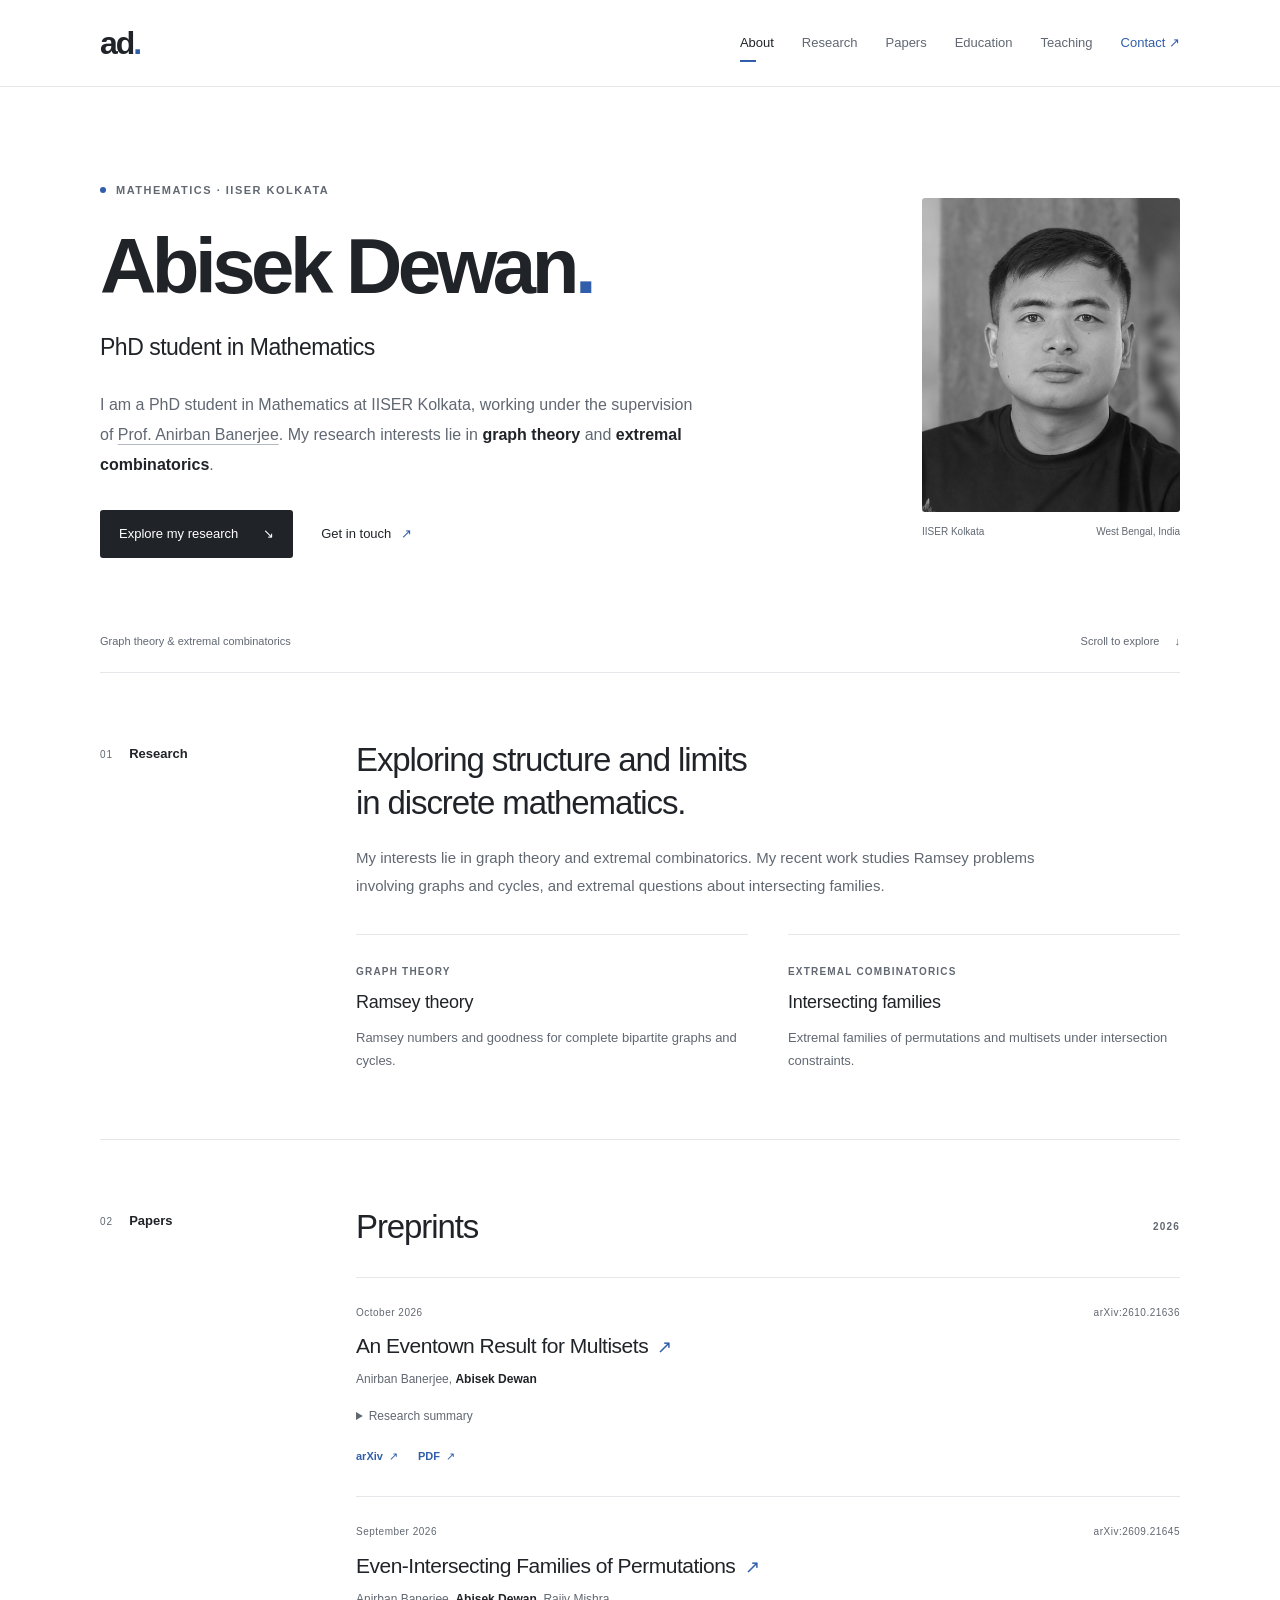
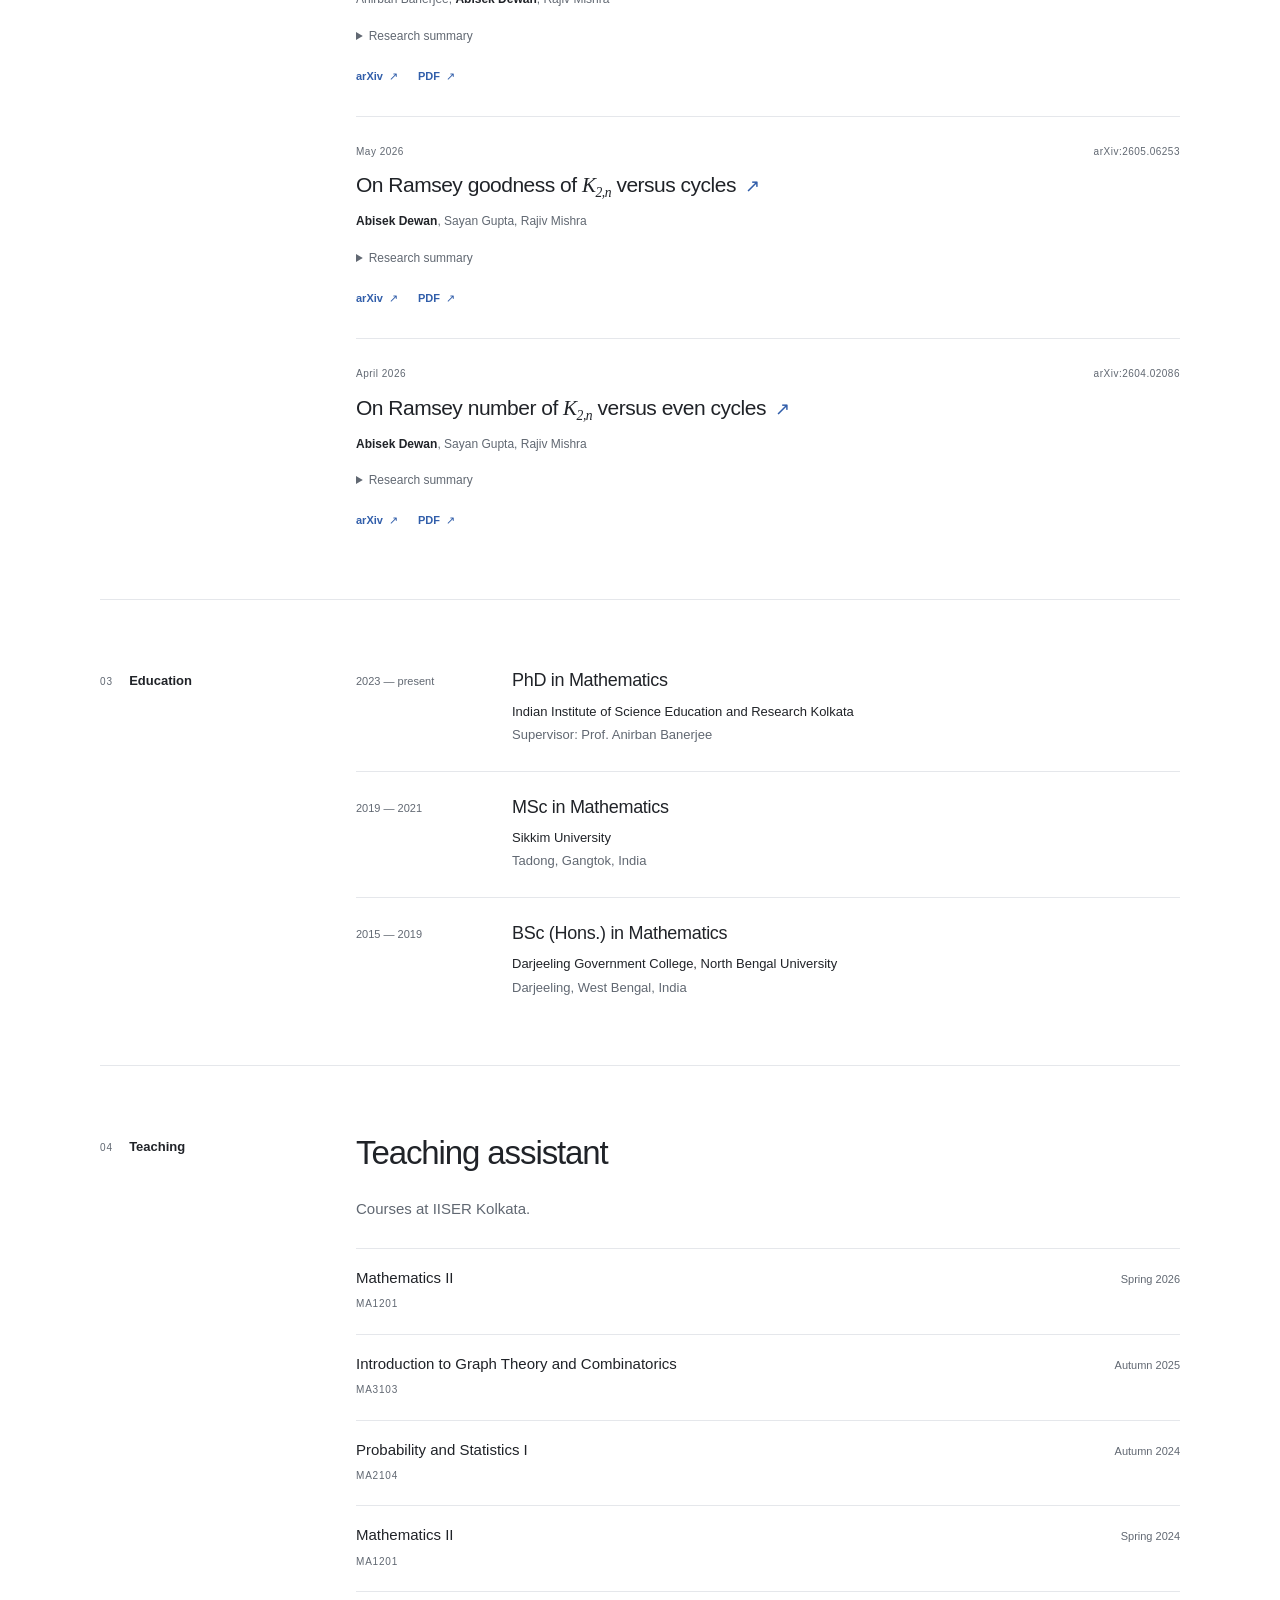
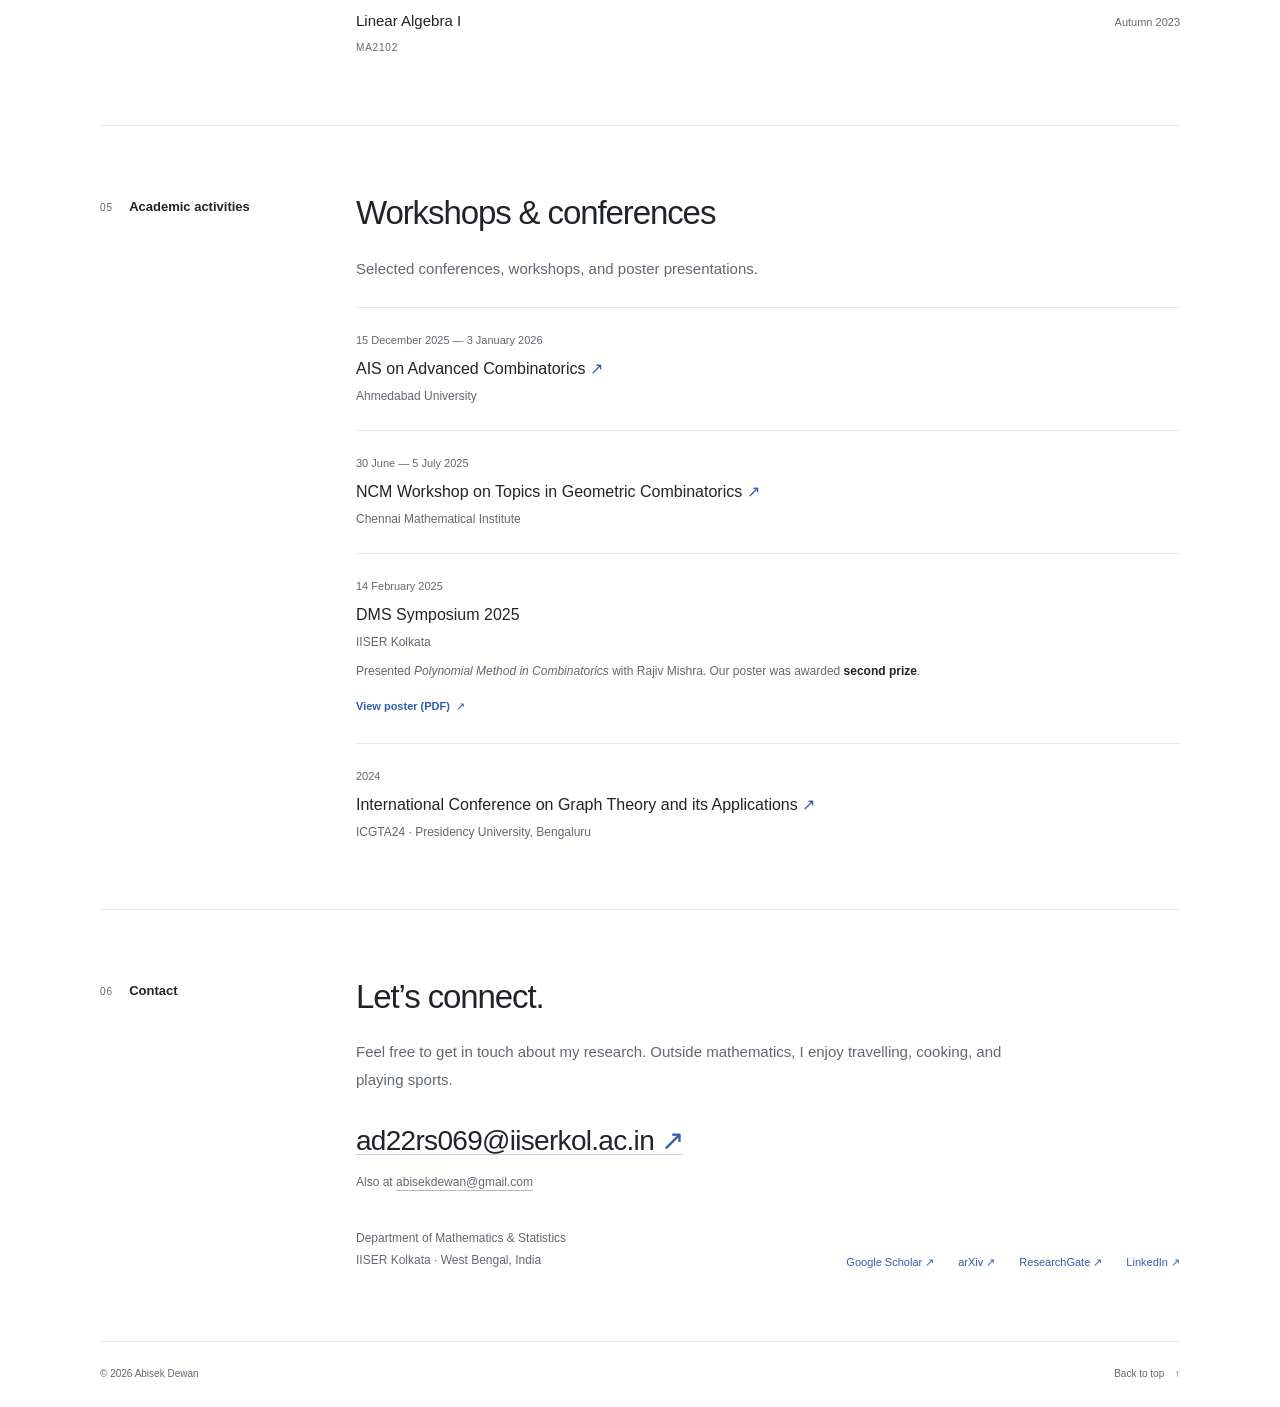
==== index.html @ fbb4eab8 "Add files via upload" ====
<!doctype html>
<html lang="en">
<head>
  <meta charset="utf-8">
  <meta name="viewport" content="width=device-width, initial-scale=1">
  <meta name="description" content="Abisek Dewan is a PhD student in Mathematics at IISER Kolkata, working in graph theory and extremal combinatorics. Research, preprints, teaching, and contact information.">
  <meta name="theme-color" content="#ffffff">
  <meta property="og:type" content="website">
  <meta property="og:title" content="Abisek Dewan · Mathematics">
  <meta property="og:description" content="Graph theory and extremal combinatorics. PhD student in Mathematics at IISER Kolkata.">
  <title>Abisek Dewan · Mathematics</title>
  <link rel="icon" type="image/svg+xml" href="assets/favicon.svg">
  <link rel="stylesheet" href="styles.css">
  <script src="script.js" defer></script>
</head>
<body>
  <a class="skip-link" href="#main">Skip to content</a>
  <header class="site-header">
    <div class="header-inner wrap">
      <a class="wordmark" href="#about" aria-label="Abisek Dewan, home">ad<span aria-hidden="true">.</span></a>
      <button class="menu-toggle" type="button" aria-controls="navigation" aria-expanded="false">Menu <span aria-hidden="true">+</span></button>
      <nav id="navigation" class="navigation" aria-label="Main navigation">
        <a href="#about">About</a>
        <a href="#research">Research</a>
        <a href="#papers">Papers</a>
        <a href="#education">Education</a>
        <a href="#teaching">Teaching</a>
        <a href="#contact">Contact <span aria-hidden="true">↗</span></a>
      </nav>
    </div>
  </header>

  <main id="main" class="wrap">
    <!-- ABOUT: Edit your introduction and portrait here. -->
    <section id="about" class="hero" aria-labelledby="name">
      <div class="hero-copy">
        <p class="eyebrow"><span class="accent-dot" aria-hidden="true"></span> Mathematics · IISER Kolkata</p>
        <h1 id="name">Abisek Dewan<span class="accent">.</span></h1>
        <p class="hero-role">PhD student in Mathematics</p>
        <p class="intro">I am a PhD student in Mathematics at IISER Kolkata, working under the supervision of <a href="https://www.iiserkol.ac.in/~anirban.banerjee/">Prof. Anirban Banerjee</a>. My research interests lie in <strong>graph theory</strong> and <strong>extremal combinatorics</strong>.</p>
        <div class="hero-links">
          <a class="button" href="#papers">Explore my research <span aria-hidden="true">↘</span></a>
          <a class="text-link" href="mailto:ad22rs069@iiserkol.ac.in">Get in touch <span aria-hidden="true">↗</span></a>
        </div>
      </div>
      <figure class="portrait">
        <img src="assets/abisek-dewan.png" alt="Abisek Dewan" width="962" height="1634" fetchpriority="high">
        <figcaption><span>IISER Kolkata</span><span>West Bengal, India</span></figcaption>
      </figure>
      <div class="hero-footnote"><span>Graph theory &amp; extremal combinatorics</span><a href="#research">Scroll to explore <span aria-hidden="true">↓</span></a></div>
    </section>

    <section id="research" class="section section-grid" aria-labelledby="research-title">
      <div class="section-label"><span class="section-number">01</span><h2 id="research-title">Research</h2></div>
      <div class="section-body">
        <p class="section-lead">Exploring structure and limits<br class="desktop-break"> in discrete mathematics.</p>
        <p class="body-copy">My interests lie in graph theory and extremal combinatorics. My recent work studies Ramsey problems involving graphs and cycles, and extremal questions about intersecting families.</p>
        <div class="research-areas">
          <article>
            <span class="small-label">Graph theory</span>
            <h3>Ramsey theory</h3>
            <p>Ramsey numbers and goodness for complete bipartite graphs and cycles.</p>
          </article>
          <article>
            <span class="small-label">Extremal combinatorics</span>
            <h3>Intersecting families</h3>
            <p>Extremal families of permutations and multisets under intersection constraints.</p>
          </article>
        </div>
      </div>
    </section>

    <!-- PAPERS: Duplicate an article to add a preprint. Keep newest work first. -->
    <section id="papers" class="section section-grid" aria-labelledby="papers-title">
      <div class="section-label"><span class="section-number">02</span><h2 id="papers-title">Papers</h2></div>
      <div class="section-body">
        <div class="section-heading"><h3 class="section-lead">Preprints</h3><span class="small-label">2026</span></div>
        <div class="paper-list">
          <article class="paper">
            <div class="paper-meta"><span>October 2026</span><span>arXiv:2610.21636</span></div>
            <h4><a href="https://arxiv.org/abs/2610.21636">An Eventown Result for Multisets <span aria-hidden="true">↗</span></a></h4>
            <p class="authors">Anirban Banerjee, <strong>Abisek Dewan</strong></p>
            <details><summary>Research summary</summary><p>Determines the largest Eventown families of bounded multisets and characterizes their extremal families.</p></details>
            <div class="paper-links"><a href="https://arxiv.org/abs/2610.21636" aria-label="arXiv abstract: An Eventown Result for Multisets">arXiv <span aria-hidden="true">↗</span></a><a href="https://arxiv.org/pdf/2610.21636" aria-label="PDF: An Eventown Result for Multisets">PDF <span aria-hidden="true">↗</span></a></div>
          </article>
          <article class="paper">
            <div class="paper-meta"><span>September 2026</span><span>arXiv:2609.21645</span></div>
            <h4><a href="https://arxiv.org/abs/2609.21645">Even-Intersecting Families of Permutations <span aria-hidden="true">↗</span></a></h4>
            <p class="authors">Anirban Banerjee, <strong>Abisek Dewan</strong>, Rajiv Mishra</p>
            <details><summary>Research summary</summary><p>Studies permutation families whose distinct members agree in an even number of positions, giving new upper and lower bounds.</p></details>
            <div class="paper-links"><a href="https://arxiv.org/abs/2609.21645" aria-label="arXiv abstract: Even-Intersecting Families of Permutations">arXiv <span aria-hidden="true">↗</span></a><a href="https://arxiv.org/pdf/2609.21645" aria-label="PDF: Even-Intersecting Families of Permutations">PDF <span aria-hidden="true">↗</span></a></div>
          </article>
          <article class="paper">
            <div class="paper-meta"><span>May 2026</span><span>arXiv:2605.06253</span></div>
            <h4><a href="https://arxiv.org/abs/2605.06253">On Ramsey goodness of <span class="math">K<sub>2,n</sub></span> versus cycles <span aria-hidden="true">↗</span></a></h4>
            <p class="authors"><strong>Abisek Dewan</strong>, Sayan Gupta, Rajiv Mishra</p>
            <details><summary>Research summary</summary><p>Studies Ramsey goodness involving complete bipartite graphs <span class="math">K<sub>2,n</sub></span> and cycles.</p></details>
            <div class="paper-links"><a href="https://arxiv.org/abs/2605.06253" aria-label="arXiv abstract: On Ramsey goodness of K 2,n versus cycles">arXiv <span aria-hidden="true">↗</span></a><a href="https://arxiv.org/pdf/2605.06253" aria-label="PDF: On Ramsey goodness of K 2,n versus cycles">PDF <span aria-hidden="true">↗</span></a></div>
          </article>
          <article class="paper">
            <div class="paper-meta"><span>April 2026</span><span>arXiv:2604.02086</span></div>
            <h4><a href="https://arxiv.org/abs/2604.02086">On Ramsey number of <span class="math">K<sub>2,n</sub></span> versus even cycles <span aria-hidden="true">↗</span></a></h4>
            <p class="authors"><strong>Abisek Dewan</strong>, Sayan Gupta, Rajiv Mishra</p>
            <details><summary>Research summary</summary><p>Determines exact Ramsey numbers for <span class="math">K<sub>2,n</sub></span> against even cycles in a specified parameter range.</p></details>
            <div class="paper-links"><a href="https://arxiv.org/abs/2604.02086" aria-label="arXiv abstract: On Ramsey number of K 2,n versus even cycles">arXiv <span aria-hidden="true">↗</span></a><a href="https://arxiv.org/pdf/2604.02086" aria-label="PDF: On Ramsey number of K 2,n versus even cycles">PDF <span aria-hidden="true">↗</span></a></div>
          </article>
        </div>
      </div>
    </section>

    <section id="education" class="section section-grid" aria-labelledby="education-title">
      <div class="section-label"><span class="section-number">03</span><h2 id="education-title">Education</h2></div>
      <div class="section-body education-list">
        <article class="education-item"><p class="date">2023 — present</p><div><h3>PhD in Mathematics</h3><p>Indian Institute of Science Education and Research Kolkata</p><p class="muted">Supervisor: Prof. Anirban Banerjee</p></div></article>
        <article class="education-item"><p class="date">2019 — 2021</p><div><h3>MSc in Mathematics</h3><p>Sikkim University</p><p class="muted">Tadong, Gangtok, India</p></div></article>
        <article class="education-item"><p class="date">2015 — 2019</p><div><h3>BSc (Hons.) in Mathematics</h3><p>Darjeeling Government College, North Bengal University</p><p class="muted">Darjeeling, West Bengal, India</p></div></article>
      </div>
    </section>

    <section id="teaching" class="section section-grid" aria-labelledby="teaching-title">
      <div class="section-label"><span class="section-number">04</span><h2 id="teaching-title">Teaching</h2></div>
      <div class="section-body">
        <h3 class="section-lead">Teaching assistant</h3>
        <p class="body-copy">Courses at IISER Kolkata.</p>
        <ul class="course-list">
          <li><div><h4>Mathematics II</h4><span class="course-code">MA1201</span></div><span class="date">Spring 2026</span></li>
          <li><div><h4>Introduction to Graph Theory and Combinatorics</h4><span class="course-code">MA3103</span></div><span class="date">Autumn 2025</span></li>
          <li><div><h4>Probability and Statistics I</h4><span class="course-code">MA2104</span></div><span class="date">Autumn 2024</span></li>
          <li><div><h4>Mathematics II</h4><span class="course-code">MA1201</span></div><span class="date">Spring 2024</span></li>
          <li><div><h4>Linear Algebra I</h4><span class="course-code">MA2102</span></div><span class="date">Autumn 2023</span></li>
        </ul>
      </div>
    </section>

    <section id="activities" class="section section-grid" aria-labelledby="activities-title">
      <div class="section-label"><span class="section-number">05</span><h2 id="activities-title">Academic activities</h2></div>
      <div class="section-body">
        <h3 class="section-lead">Workshops &amp; conferences</h3>
        <p class="body-copy">Selected conferences, workshops, and poster presentations.</p>
        <div class="activities-list">
          <article><p class="date">15 December 2025 — 3 January 2026</p><h4><a href="https://www.atmschools.org/school/2025/AIS/ac">AIS on Advanced Combinatorics <span aria-hidden="true">↗</span></a></h4><p>Ahmedabad University</p></article>
          <article><p class="date">30 June — 5 July 2025</p><h4><a href="https://www.atmschools.org/school/2025/NCMW/tgc">NCM Workshop on Topics in Geometric Combinatorics <span aria-hidden="true">↗</span></a></h4><p>Chennai Mathematical Institute</p></article>
          <article id="dms-symposium-2025">
            <p class="date">14 February 2025</p>
            <h4>DMS Symposium 2025</h4>
            <p>IISER Kolkata</p>
            <p class="activity-description">Presented <em>Polynomial Method in Combinatorics</em> with Rajiv Mishra. Our poster was awarded <strong>second prize</strong>.</p>
            <div class="paper-links"><a href="assets/posters/dms-symposium-2025-poster.pdf" type="application/pdf" aria-label="View poster PDF: Polynomial Method in Combinatorics">View poster (PDF) <span aria-hidden="true">↗</span></a></div>
          </article>
          <article><p class="date">2024</p><h4><a href="https://presidencyuniversity.in/events/three-day-international-conference-on-graph-theory-and-its-applications">International Conference on Graph Theory and its Applications <span aria-hidden="true">↗</span></a></h4><p>ICGTA24 · Presidency University, Bengaluru</p></article>
        </div>
      </div>
    </section>

    <!-- CONTACT: A CV link can be added here when assets/cv.pdf is supplied. -->
    <section id="contact" class="section section-grid contact-section" aria-labelledby="contact-title">
      <div class="section-label"><span class="section-number">06</span><h2 id="contact-title">Contact</h2></div>
      <div class="section-body">
        <p class="section-lead">Let’s connect.</p>
        <p class="body-copy">Feel free to get in touch about my research. Outside mathematics, I enjoy travelling, cooking, and playing sports.</p>
        <a class="contact-email" href="mailto:ad22rs069@iiserkol.ac.in">ad22rs069@iiserkol.ac.in <span aria-hidden="true">↗</span></a>
        <p class="secondary-email">Also at <a href="mailto:abisekdewan@gmail.com">abisekdewan@gmail.com</a></p>
        <div class="contact-bottom">
          <p>Department of Mathematics &amp; Statistics<br>IISER Kolkata · West Bengal, India</p>
          <div class="social-links">
            <a href="https://scholar.google.com/citations?user=yBCrMdMAAAAJ&amp;hl=en">Google Scholar <span aria-hidden="true">↗</span></a>
            <a href="https://arxiv.org/search/math?query=Dewan%2C+A&amp;searchtype=author">arXiv <span aria-hidden="true">↗</span></a>
            <a href="https://www.researchgate.net/profile/Abisek-Dewan">ResearchGate <span aria-hidden="true">↗</span></a>
            <a href="https://www.linkedin.com/in/abisek-dewan-00264940a/">LinkedIn <span aria-hidden="true">↗</span></a>
          </div>
        </div>
      </div>
    </section>
  </main>

  <footer class="site-footer wrap"><p>© <span id="year">2026</span> Abisek Dewan</p><a href="#about">Back to top <span aria-hidden="true">↑</span></a></footer>
</body>
</html>
---- styles.css ----
/* Change these colours to make the design your own. */
:root {
  --background: #ffffff;
  --text: #202328;
  --muted: #616872;
  --accent: #315eaa;
  --line: #e5e7eb;
  --soft: #f4f6f8;
  --font: -apple-system, BlinkMacSystemFont, "Segoe UI", Helvetica, Arial, sans-serif;
}
* { box-sizing: border-box; }
html { scroll-behavior: smooth; scroll-padding-top: 112px; }
body { margin: 0; background: var(--background); color: var(--text); font-family: var(--font); font-size: 16px; line-height: 1.65; -webkit-font-smoothing: antialiased; }
::selection { background: #dfe9fa; color: #172b49; }
a { color: inherit; text-underline-offset: 4px; text-decoration-thickness: 1px; }
a:hover { color: var(--accent); }
a, button, summary { -webkit-tap-highlight-color: transparent; }
:focus-visible { outline: 2px solid var(--accent); outline-offset: 5px; border-radius: 2px; }
button { font: inherit; }
p, h1, h2, h3, h4, figure { margin: 0; }
h1, h2, h3, h4 { line-height: 1.25; }
strong { font-weight: 550; }
img { display: block; max-width: 100%; }
.wrap { width: min(1080px, calc(100% - 96px)); margin-inline: auto; }
.skip-link { position: fixed; z-index: 10; top: 12px; left: 12px; padding: 12px 20px; background: var(--text); color: white; transform: translateY(-160%); }
.skip-link:focus { transform: translateY(0); }
.site-header { position: sticky; top: 0; z-index: 5; background: rgba(255,255,255,.97); border-bottom: 1px solid var(--line); }
.header-inner { display: flex; align-items: center; justify-content: space-between; min-height: 86px; gap: 32px; }
.wordmark { font-size: 32px; line-height: 1; font-weight: 650; letter-spacing: -2px; text-decoration: none; }
.wordmark span, .accent { color: var(--accent); }
.navigation { display: flex; align-items: center; gap: 28px; }
.navigation a { position: relative; padding-block: 15px; font-size: 13px; font-weight: 500; color: var(--muted); text-decoration: none; }
.navigation a:hover, .navigation a[aria-current="location"] { color: var(--text); }
.navigation a[aria-current="location"]::after { content: ""; position: absolute; bottom: 7px; left: 0; width: 16px; height: 2px; background: var(--accent); }
.navigation a:last-child { color: var(--accent); }
.menu-toggle { display: none; }
.hero { padding: 94px 0 0; display: grid; grid-template-columns: minmax(0, 1fr) 258px; gap: 0 80px; align-items: center; }
.eyebrow, .small-label { font-size: 11px; font-weight: 550; text-transform: uppercase; letter-spacing: 1.5px; }
.eyebrow { display: flex; align-items: center; gap: 10px; color: var(--muted); margin-bottom: 25px; }
.accent-dot { width: 6px; height: 6px; background: var(--accent); border-radius: 50%; flex: 0 0 auto; }
h1 { font-size: clamp(52px, 6.1vw, 78px); letter-spacing: -4.5px; font-weight: 550; line-height: 1.08; margin-bottom: 21px; }
.hero-role { font-size: 23px; letter-spacing: -.5px; margin-bottom: 23px; }
.intro { color: var(--muted); max-width: 600px; font-size: 16px; line-height: 1.85; }
.intro strong { color: var(--text); }
.intro a { text-decoration-color: #b5bac2; }
.hero-links { display: flex; flex-wrap: wrap; align-items: center; gap: 28px; margin-top: 31px; }
.button { display: inline-flex; align-items: center; justify-content: space-between; gap: 25px; background: var(--text); color: white; text-decoration: none; padding: 13px 19px; border-radius: 3px; font-size: 13px; font-weight: 500; transition: background .2s; }
.button:hover { color: white; background: var(--accent); }
.text-link { font-size: 13px; font-weight: 500; text-decoration: none; }
.text-link span { margin-left: 6px; color: var(--accent); }
.portrait { align-self: center; }
.portrait img { width: 258px; height: 314px; object-fit: cover; object-position: 50% 15%; border-radius: 3px; filter: grayscale(1); background: var(--soft); }
.portrait figcaption { display: flex; justify-content: space-between; gap: 8px; color: var(--muted); font-size: 10px; margin-top: 12px; }
.hero-footnote { grid-column: 1 / -1; margin-top: 74px; padding-bottom: 22px; display: flex; justify-content: space-between; gap: 15px; color: var(--muted); font-size: 11px; }
.hero-footnote a { text-decoration: none; }
.hero-footnote a span { margin-left: 12px; }
.section { padding-block: 66px; border-top: 1px solid var(--line); }
.section-grid { display: grid; grid-template-columns: 200px minmax(0, 1fr); column-gap: 56px; }
.section-label { display: flex; align-items: baseline; gap: 16px; padding-top: 7px; }
.section-label h2 { font-size: 13px; font-weight: 550; }
.section-number { font-size: 10px; letter-spacing: 1px; color: var(--muted); font-variant-numeric: tabular-nums; }
.section-lead { font-size: 33px; line-height: 1.3; letter-spacing: -1.1px; font-weight: 450; }
.body-copy { max-width: 680px; color: var(--muted); font-size: 15px; line-height: 1.85; margin-top: 20px; }
.research-areas { display: grid; grid-template-columns: 1fr 1fr; gap: 40px; margin-top: 34px; }
.research-areas article { border-top: 1px solid var(--line); padding-top: 22px; }
.small-label { color: var(--muted); font-size: 10px; letter-spacing: 1.2px; }
.research-areas h3 { font-size: 18px; font-weight: 500; margin: 8px 0 12px; letter-spacing: -.3px; }
.research-areas p { color: var(--muted); font-size: 13px; line-height: 1.8; }
.section-heading { display: flex; justify-content: space-between; align-items: center; gap: 16px; }
.paper-list { margin-top: 28px; }
.paper { padding: 27px 0; border-top: 1px solid var(--line); }
.paper:last-child { padding-bottom: 0; }
.paper-meta { display: flex; flex-wrap: wrap; justify-content: space-between; gap: 4px 16px; font-size: 10px; color: var(--muted); letter-spacing: .5px; margin-bottom: 10px; }
.paper h4 { font-size: 21px; font-weight: 500; letter-spacing: -.5px; line-height: 1.45; }
.paper h4 a { text-decoration: none; }
.paper h4 a span[aria-hidden] { color: var(--accent); display: inline-block; font-size: 18px; margin-left: 4px; }
.authors { margin-top: 9px; color: var(--muted); font-size: 12px; }
.authors strong { color: var(--text); }
.math { white-space: nowrap; font-family: Georgia, "Times New Roman", serif; font-style: italic; }
sub { font-size: .65em; }
details { margin-top: 13px; font-size: 12px; }
summary { color: var(--muted); cursor: pointer; width: fit-content; padding-block: 4px; }
summary:hover { color: var(--accent); }
details p { color: var(--muted); margin: 8px 0 14px; max-width: 650px; line-height: 1.8; }
.paper-links { display: flex; gap: 20px; margin-top: 12px; font-size: 11px; font-weight: 550; }
.paper-links a { text-decoration: none; color: var(--accent); padding-block: 4px; }
.paper-links a:hover { text-decoration: underline; }
.paper-links span { margin-left: 3px; }
.education-item { display: grid; grid-template-columns: 140px minmax(0, 1fr); gap: 16px; padding-block: 24px; border-top: 1px solid var(--line); }
.education-item:first-child { border: 0; padding-top: 3px; }
.education-item:last-child { padding-bottom: 0; }
.education-item h3 { font-size: 18px; font-weight: 500; letter-spacing: -.3px; margin-bottom: 8px; }
.education-item p:not(.date) { font-size: 13px; line-height: 1.8; }
.muted { color: var(--muted); }
.date { color: var(--muted); font-size: 11px; font-variant-numeric: tabular-nums; }
.education-item > .date { padding-top: 3px; }
.course-list { list-style: none; margin: 25px 0 0; padding: 0; }
.course-list li { display: flex; align-items: baseline; justify-content: space-between; gap: 24px; padding-block: 18px; border-top: 1px solid var(--line); }
.course-list li:last-child { padding-bottom: 0; }
.course-list h4 { font-size: 15px; font-weight: 500; line-height: 1.5; }
.course-code { font-size: 10px; color: var(--muted); letter-spacing: .8px; }
.course-list .date { white-space: nowrap; }
.activities-list { margin-top: 24px; }
.activities-list article { padding-block: 23px; border-top: 1px solid var(--line); }
.activities-list article:last-child { padding-bottom: 0; }
.activities-list h4 { font-size: 16px; font-weight: 500; line-height: 1.5; margin: 8px 0 6px; }
.activities-list h4 a { text-decoration: none; }
.activities-list h4 span { color: var(--accent); }
.activities-list p:not(.date) { font-size: 12px; color: var(--muted); }
.activity-description { margin-top: 9px; }
.activity-description strong { color: var(--text); }
.contact-section { padding-bottom: 70px; }
.contact-email { display: inline-block; font-size: clamp(18px, 2.5vw, 28px); line-height: 1.4; letter-spacing: -.7px; margin-top: 27px; text-decoration-color: #c2d0e6; overflow-wrap: anywhere; }
.contact-email span { color: var(--accent); }
.secondary-email { font-size: 12px; color: var(--muted); margin-top: 13px; }
.secondary-email a { text-decoration-color: #b5bac2; }
.contact-bottom { display: flex; justify-content: space-between; align-items: end; gap: 24px; margin-top: 34px; }
.contact-bottom p { font-size: 12px; color: var(--muted); line-height: 1.85; }
.social-links { display: flex; flex-wrap: wrap; gap: 10px 24px; font-size: 11px; }
.social-links a { text-decoration: none; color: var(--accent); }
.site-footer { display: flex; justify-content: space-between; gap: 20px; border-top: 1px solid var(--line); padding-block: 24px; color: var(--muted); font-size: 10px; }
.site-footer a { text-decoration: none; }
.site-footer a span { margin-left: 8px; }
@media (min-width: 1440px) {
  .hero { padding-top: 110px; }
}
@media (max-width: 1000px) {
  .wrap { width: calc(100% - 64px); }
  .hero { gap: 0 40px; grid-template-columns: minmax(0, 1fr) 220px; padding-top: 64px; }
  .portrait img { width: 220px; height: 285px; }
  .portrait figcaption { flex-direction: column; gap: 0; }
  h1 { font-size: 60px; letter-spacing: -3px; }
  .hero-role { font-size: 20px; }
  .intro { font-size: 15px; }
  .section-grid { grid-template-columns: 155px minmax(0, 1fr); column-gap: 32px; }
  .navigation { gap: 20px; }
  .contact-bottom { align-items: start; flex-direction: column; }
}
@media (max-width: 720px) {
  html { scroll-padding-top: 90px; }
  .wrap { width: calc(100% - 40px); }
  .header-inner { min-height: 72px; flex-wrap: wrap; gap: 0; }
  .wordmark { font-size: 29px; }
  .navigation { width: 100%; flex-wrap: wrap; gap: 0 24px; padding-bottom: 12px; }
  .navigation a { font-size: 13px; padding-block: 11px; }
  .js .menu-toggle { display: flex; align-items: center; gap: 15px; cursor: pointer; border: 0; background: none; color: var(--text); padding: 15px 0 15px 20px; font-size: 13px; }
  .js .menu-toggle span { color: var(--accent); font-size: 20px; line-height: 1; }
  .js .navigation { display: none; }
  .js .navigation.is-open { display: flex; }
  .hero { grid-template-columns: 1fr; padding-top: 49px; gap: 0; }
  .hero-copy { grid-row: 1; }
  .eyebrow { font-size: 9px; letter-spacing: 1.3px; margin-bottom: 23px; }
  h1 { font-size: clamp(44px, 10.6vw, 66px); letter-spacing: -2.7px; margin-bottom: 15px; }
  .hero-role { font-size: 20px; margin-bottom: 20px; }
  .intro { max-width: 560px; font-size: 15px; }
  .hero-links { gap: 24px; margin-top: 25px; }
  .portrait { margin-top: 35px; display: flex; align-items: end; gap: 20px; }
  .portrait img { width: 120px; height: 144px; }
  .portrait figcaption { font-size: 11px; line-height: 1.8; margin-bottom: 2px; }
  .hero-footnote { margin-top: 37px; font-size: 10px; align-items: baseline; }
  .hero-footnote > span { max-width: 180px; }
  .hero-footnote a { white-space: nowrap; }
  .hero-footnote a span { margin-left: 4px; }
  .section { padding-block: 43px; }
  .section-grid { grid-template-columns: 1fr; gap: 27px; }
  .section-label { padding: 0; gap: 12px; }
  .section-label h2 { font-size: 12px; }
  .section-lead { font-size: 28px; letter-spacing: -.8px; }
  .body-copy { font-size: 14px; margin-top: 17px; }
  .research-areas { gap: 25px; }
  .research-areas h3 { font-size: 17px; }
  .paper h4 { font-size: 20px; }
  .paper-meta { font-size: 10px; }
  .education-item { grid-template-columns: 1fr; gap: 9px; padding-block: 22px; }
  .education-item h3 { font-size: 17px; }
  .course-list li { gap: 15px; }
  .course-list h4 { font-size: 14px; }
  .course-list .date { font-size: 10px; }
  .contact-email { font-size: clamp(19px, 5.4vw, 28px); letter-spacing: -.6px; }
}
@media (max-width: 380px) {
  .research-areas { grid-template-columns: 1fr; }
  .hero-links { gap: 20px; }
  .button { padding-inline: 15px; gap: 15px; }
  .course-list li { flex-direction: column; gap: 4px; }
}
@media (prefers-reduced-motion: reduce) {
  html { scroll-behavior: auto; }
  *, *::before, *::after { transition: none !important; }
}
@media print {
  .site-header, .skip-link, .hero-links, .hero-footnote, .site-footer { display: none; }
  .wrap { width: 100%; }
  .hero { padding-top: 0; grid-template-columns: 1fr 140px; gap: 25px; }
  .portrait img { width: 140px; height: 170px; }
  h1 { font-size: 42px; }
  .section { padding-block: 25px; }
  .section-grid { grid-template-columns: 130px minmax(0, 1fr); gap: 20px; }
  .paper, .education-item, .course-list li, .activities-list article { break-inside: avoid; }
  .section-lead { font-size: 24px; }
  a { color: inherit; text-decoration: none; }
}
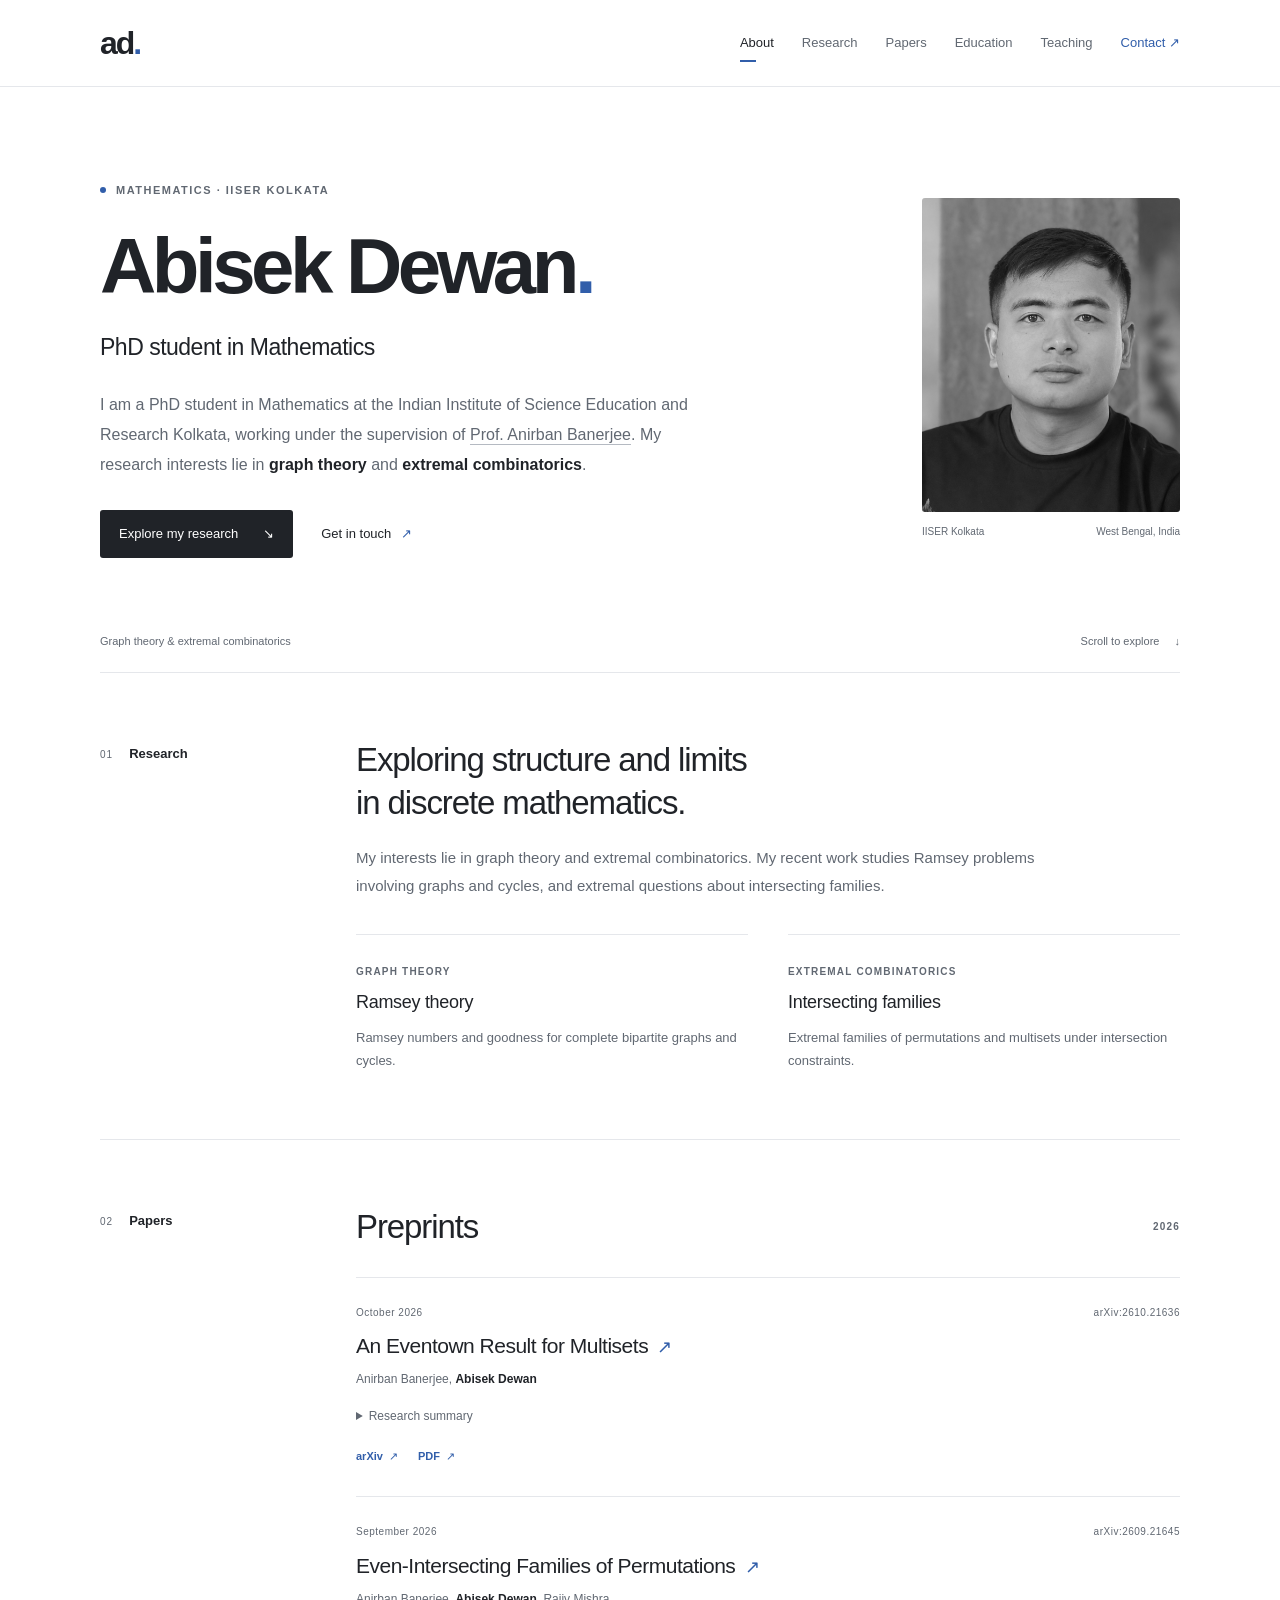
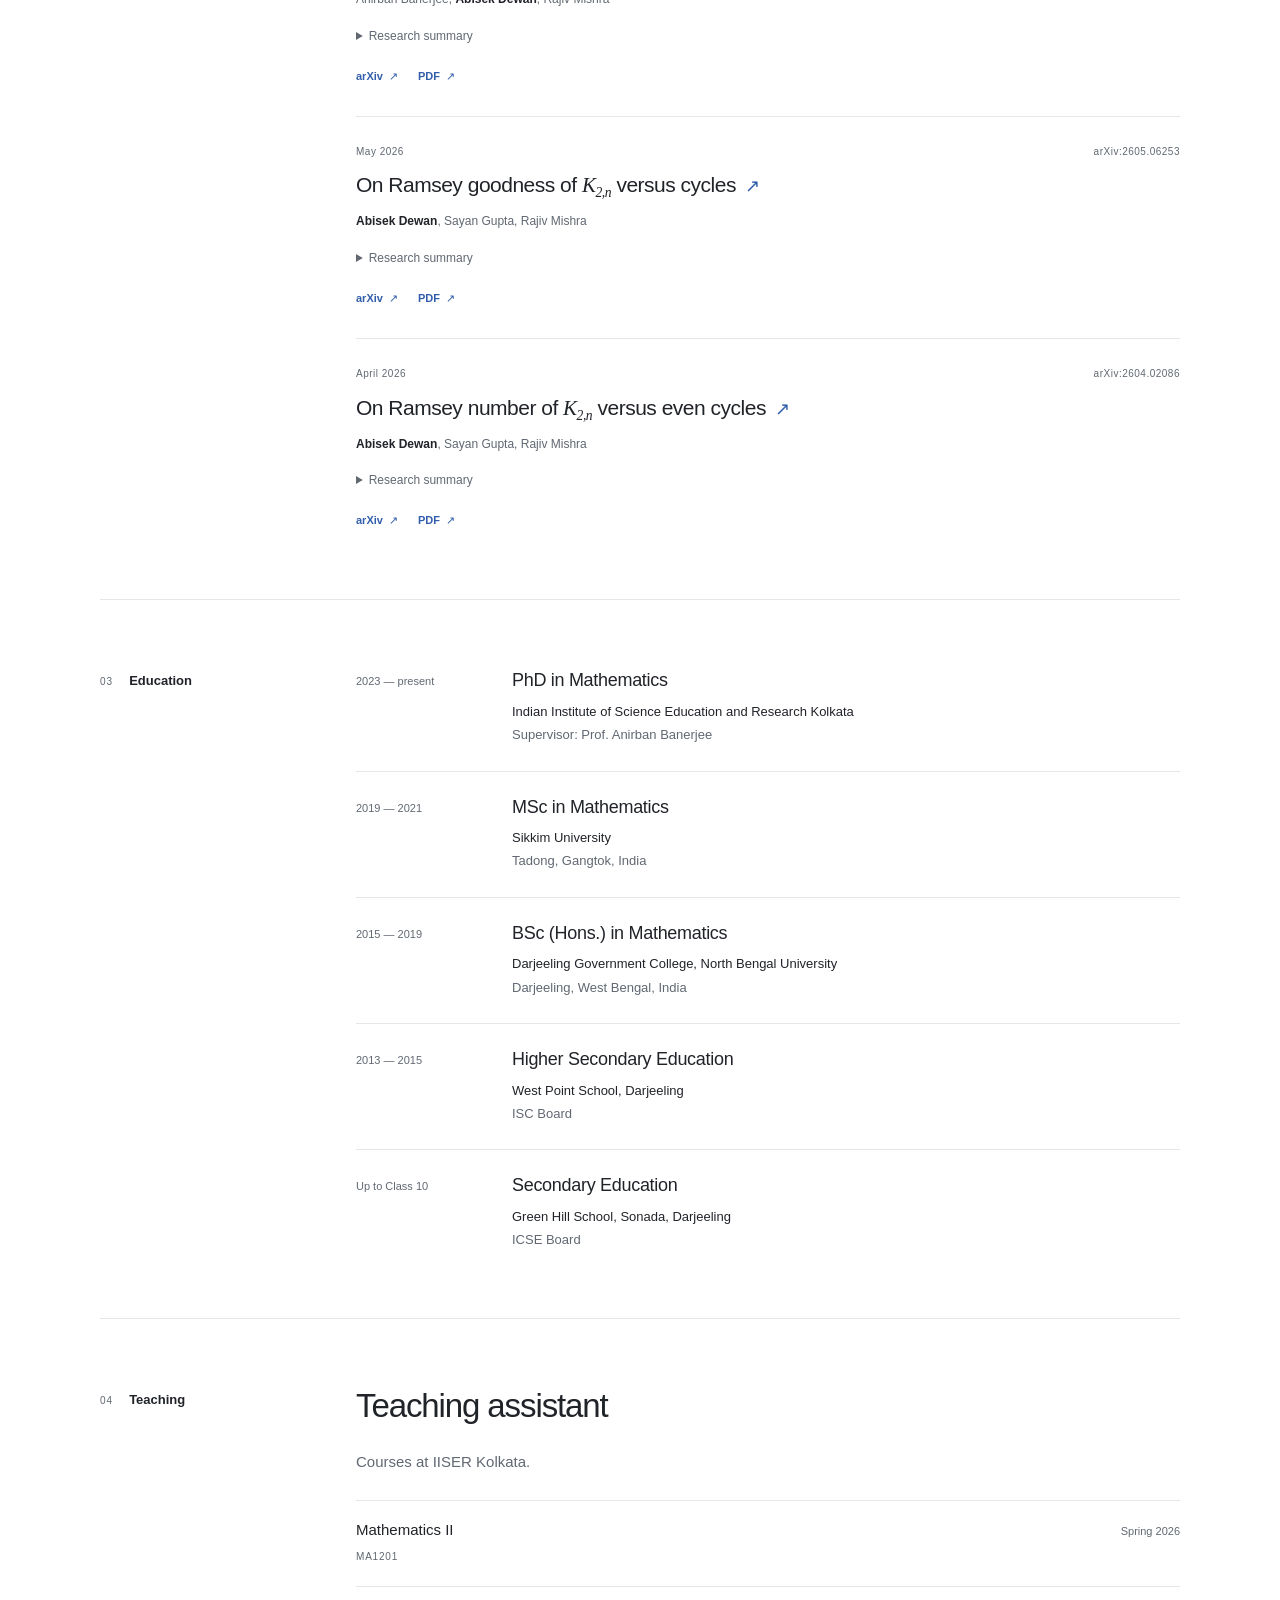
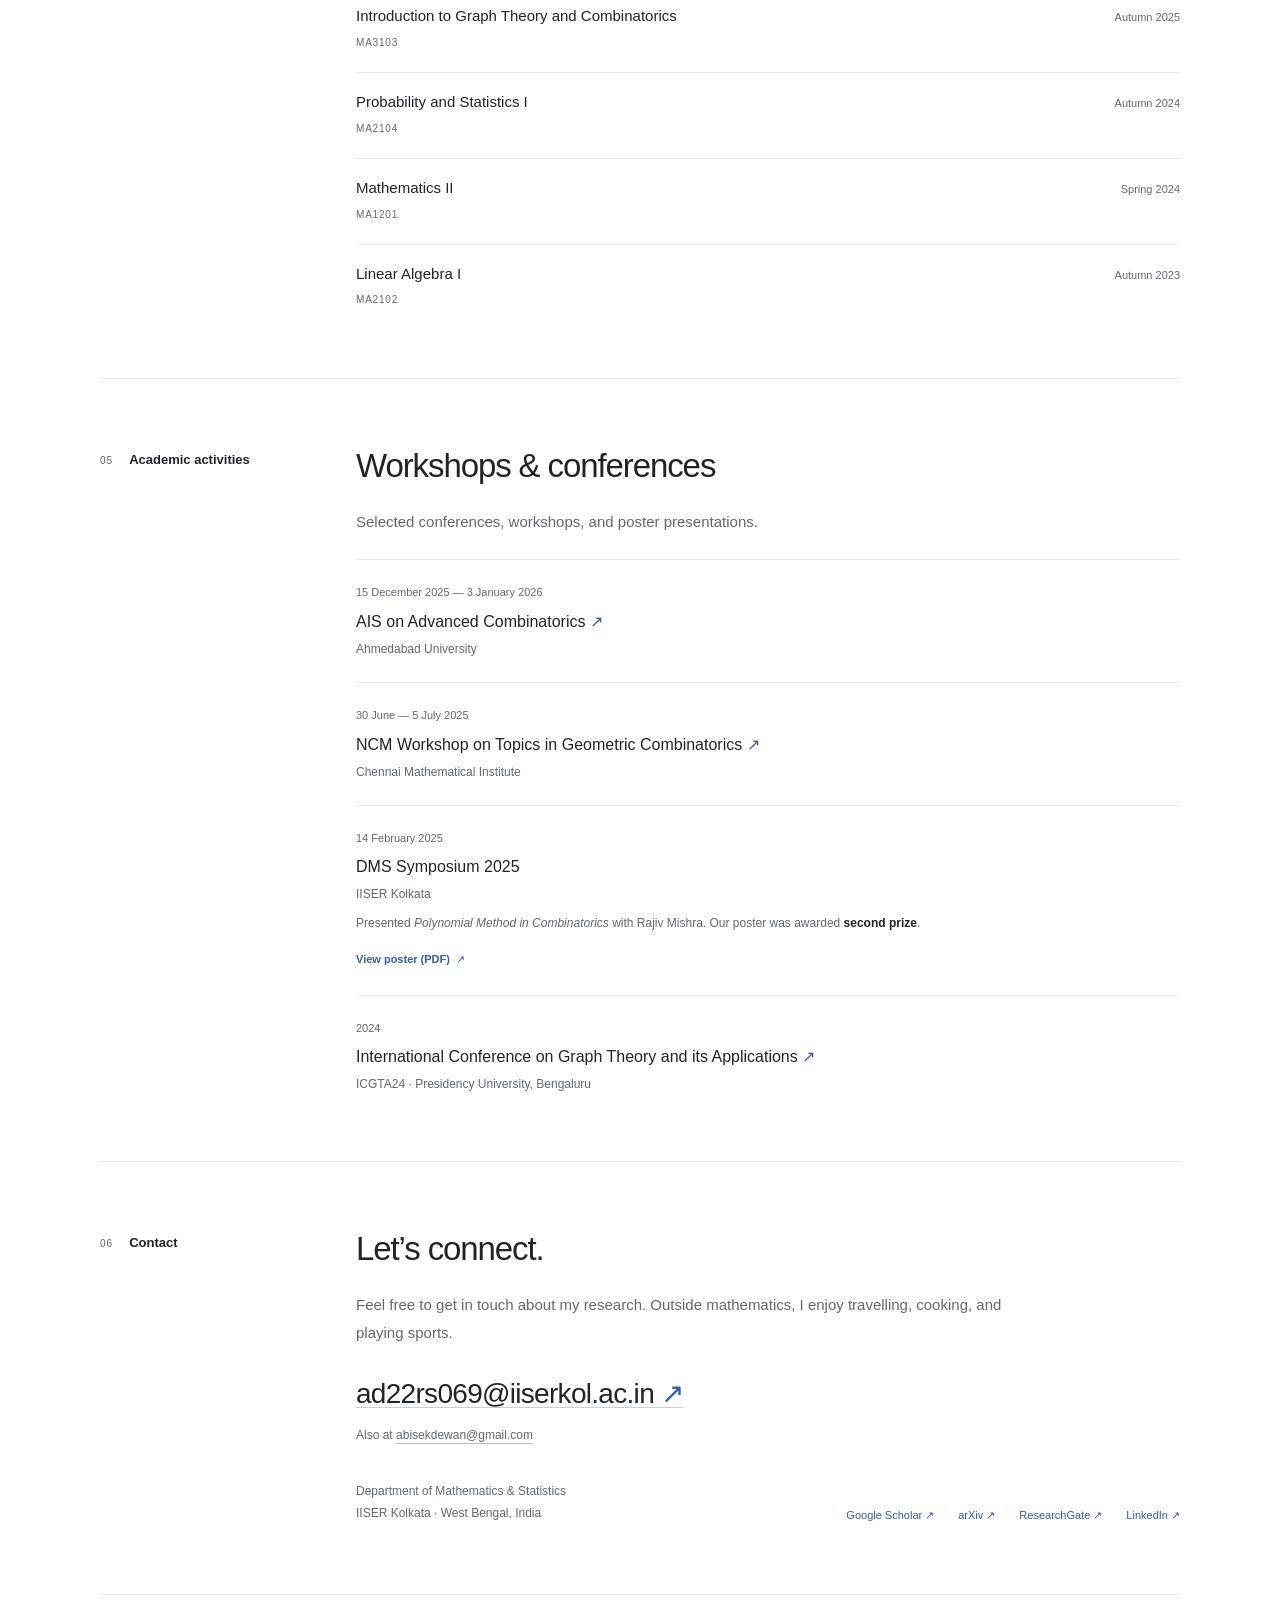
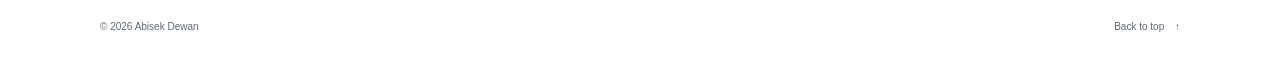
==== commit 49ee47cb: "Add files via upload" ====
--- a/index.html
+++ b/index.html
@@ -37,7 +37,7 @@
         <p class="eyebrow"><span class="accent-dot" aria-hidden="true"></span> Mathematics · IISER Kolkata</p>
         <h1 id="name">Abisek Dewan<span class="accent">.</span></h1>
         <p class="hero-role">PhD student in Mathematics</p>
-        <p class="intro">I am a PhD student in Mathematics at IISER Kolkata, working under the supervision of <a href="https://www.iiserkol.ac.in/~anirban.banerjee/">Prof. Anirban Banerjee</a>. My research interests lie in <strong>graph theory</strong> and <strong>extremal combinatorics</strong>.</p>
+        <p class="intro">I am a PhD student in Mathematics at the Indian Institute of Science Education and Research Kolkata, working under the supervision of <a href="https://www.iiserkol.ac.in/~anirban.banerjee/">Prof. Anirban Banerjee</a>. My research interests lie in <strong>graph theory</strong> and <strong>extremal combinatorics</strong>.</p>
         <div class="hero-links">
           <a class="button" href="#papers">Explore my research <span aria-hidden="true">↘</span></a>
           <a class="text-link" href="mailto:ad22rs069@iiserkol.ac.in">Get in touch <span aria-hidden="true">↗</span></a>
@@ -114,6 +114,8 @@
         <article class="education-item"><p class="date">2023 — present</p><div><h3>PhD in Mathematics</h3><p>Indian Institute of Science Education and Research Kolkata</p><p class="muted">Supervisor: Prof. Anirban Banerjee</p></div></article>
         <article class="education-item"><p class="date">2019 — 2021</p><div><h3>MSc in Mathematics</h3><p>Sikkim University</p><p class="muted">Tadong, Gangtok, India</p></div></article>
         <article class="education-item"><p class="date">2015 — 2019</p><div><h3>BSc (Hons.) in Mathematics</h3><p>Darjeeling Government College, North Bengal University</p><p class="muted">Darjeeling, West Bengal, India</p></div></article>
+        <article class="education-item"><p class="date">2013 — 2015</p><div><h3>Higher Secondary Education</h3><p>West Point School, Darjeeling</p><p class="muted">ISC Board</p></div></article>
+        <article class="education-item"><p class="date">Up to Class 10</p><div><h3>Secondary Education</h3><p>Green Hill School, Sonada, Darjeeling</p><p class="muted">ICSE Board</p></div></article>
       </div>
     </section>
 
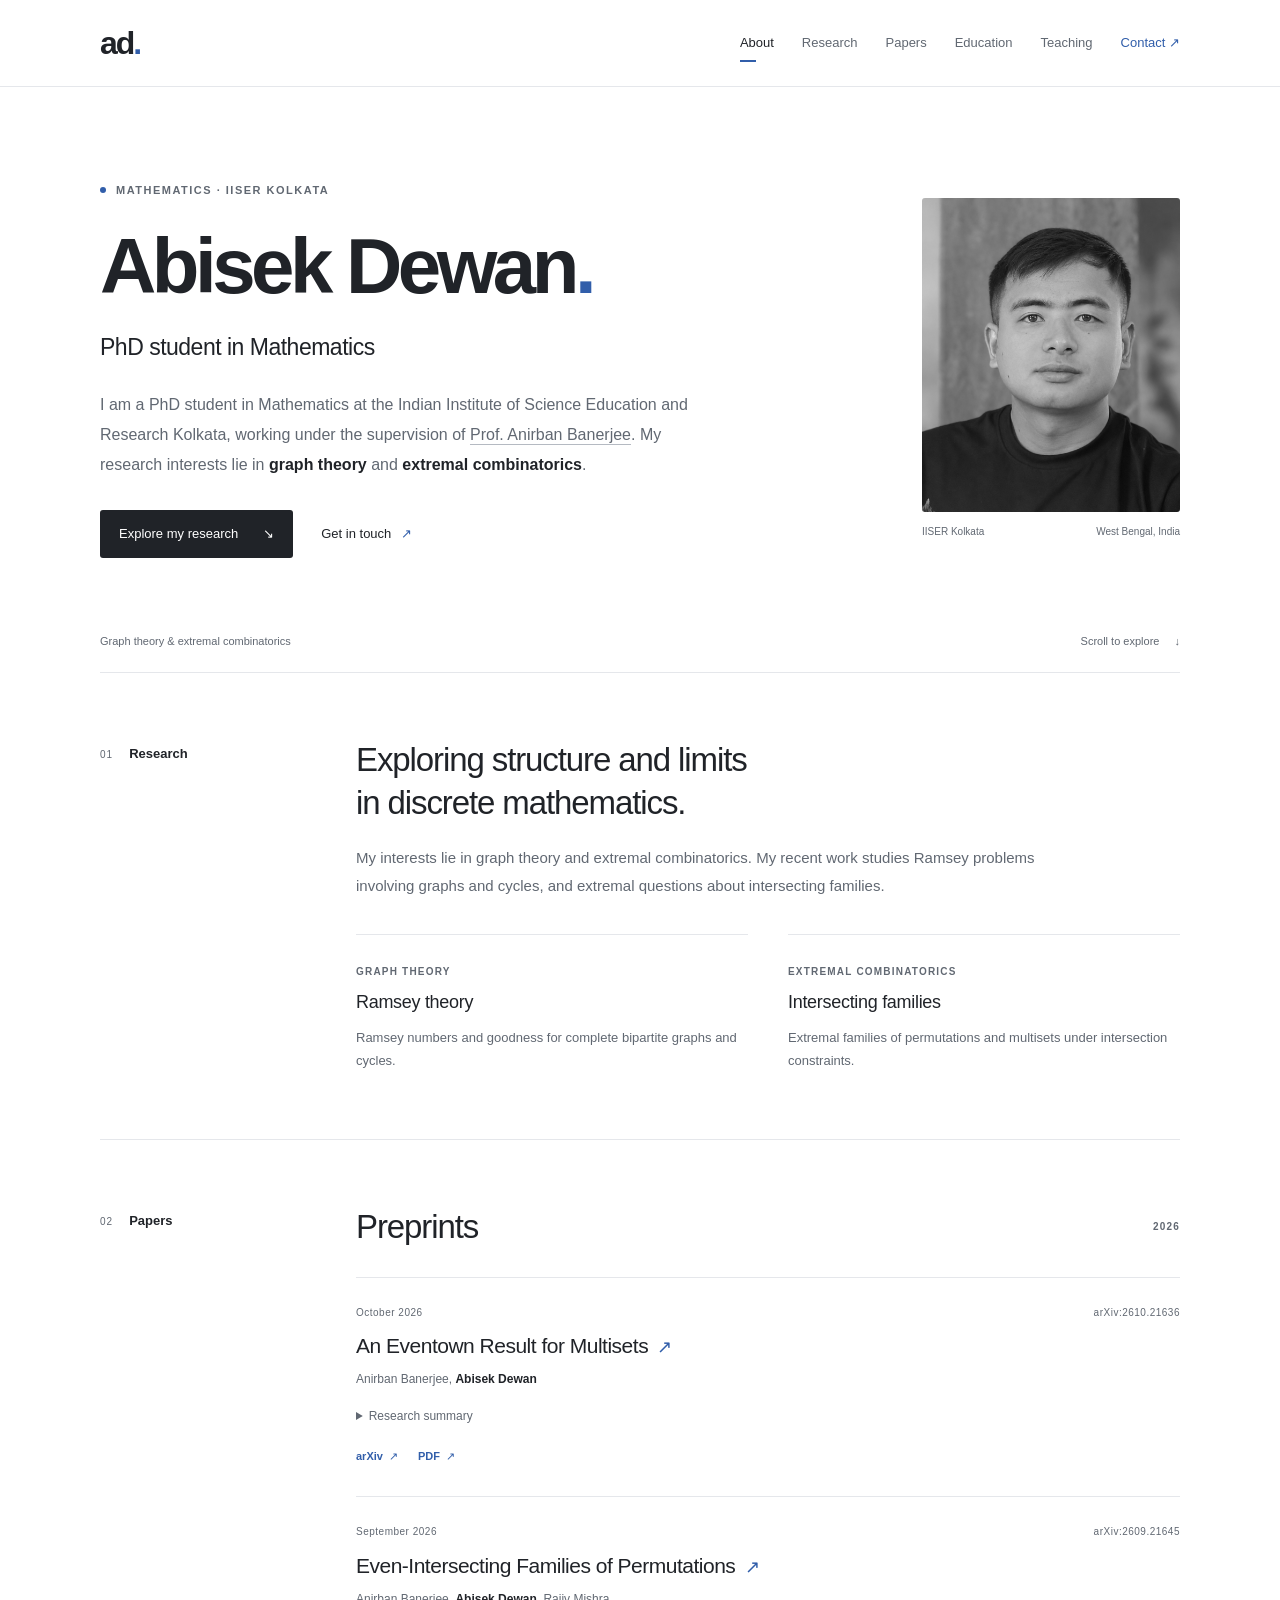
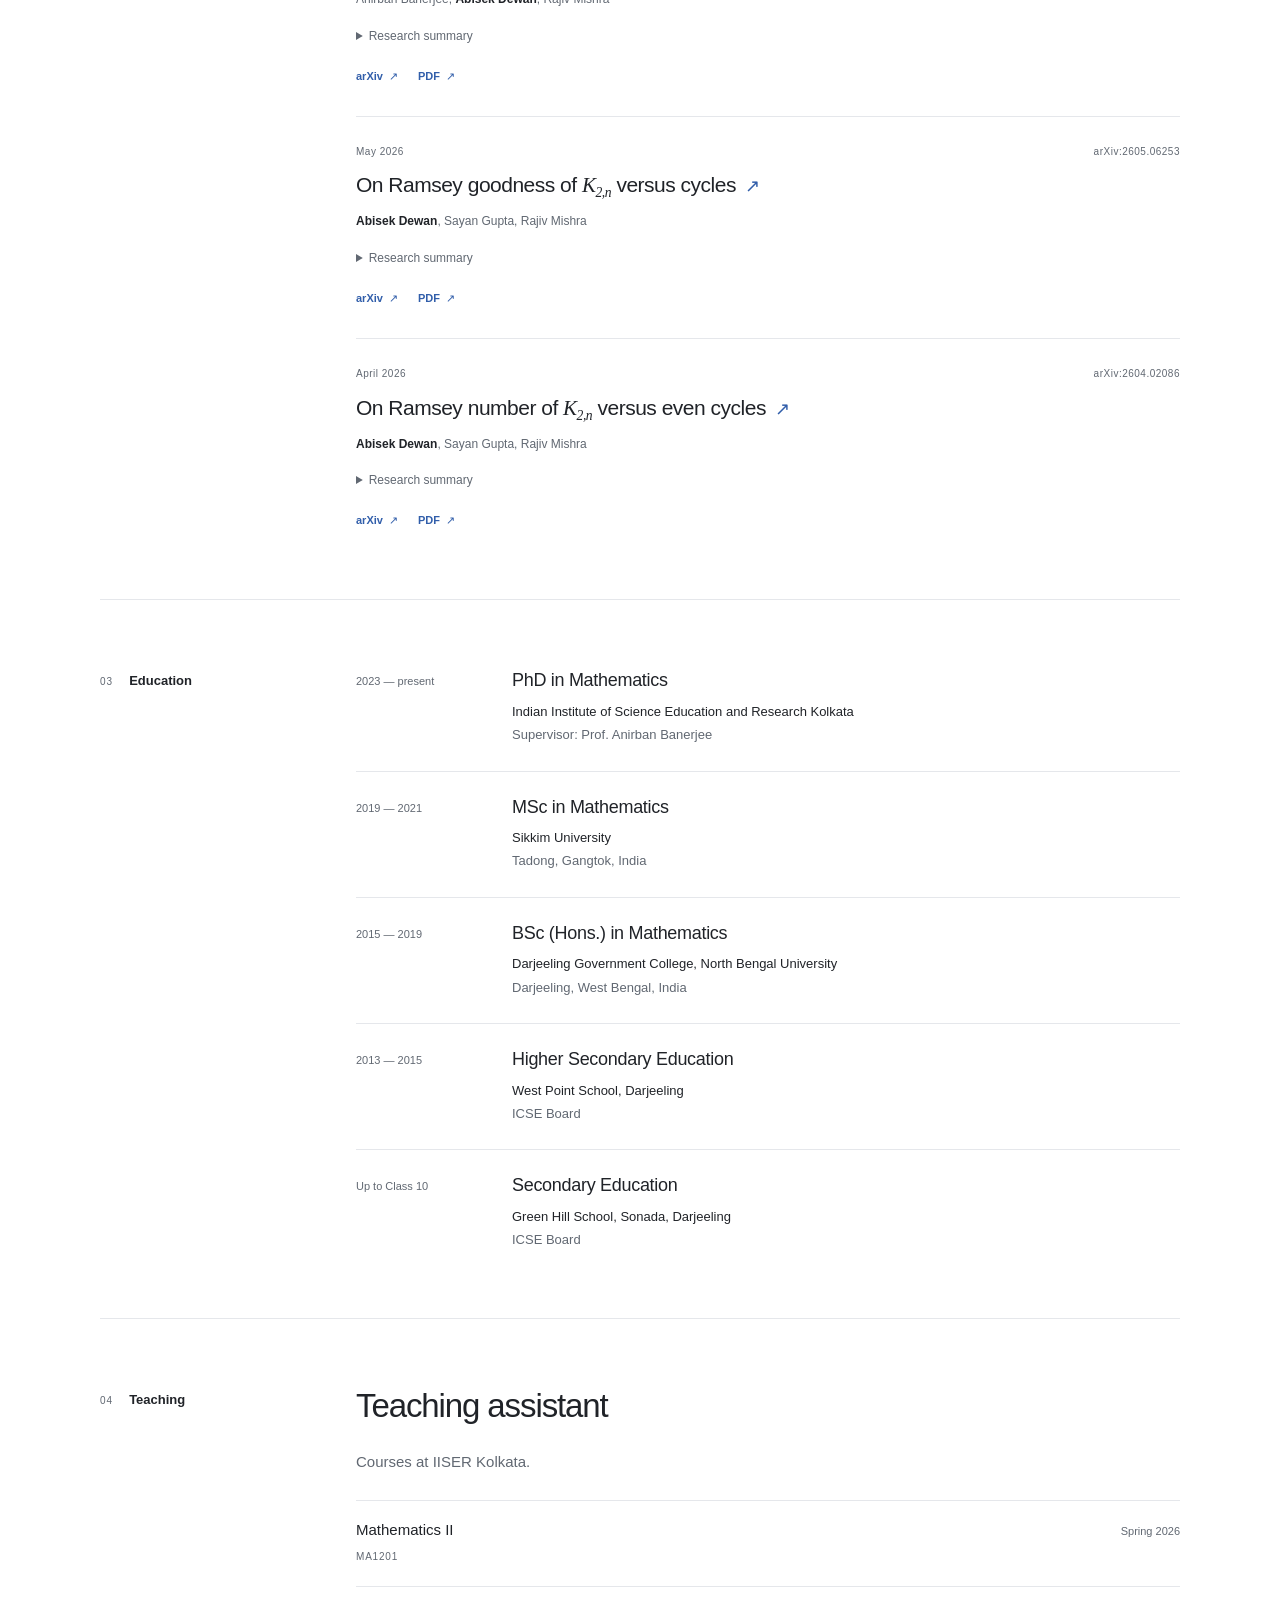
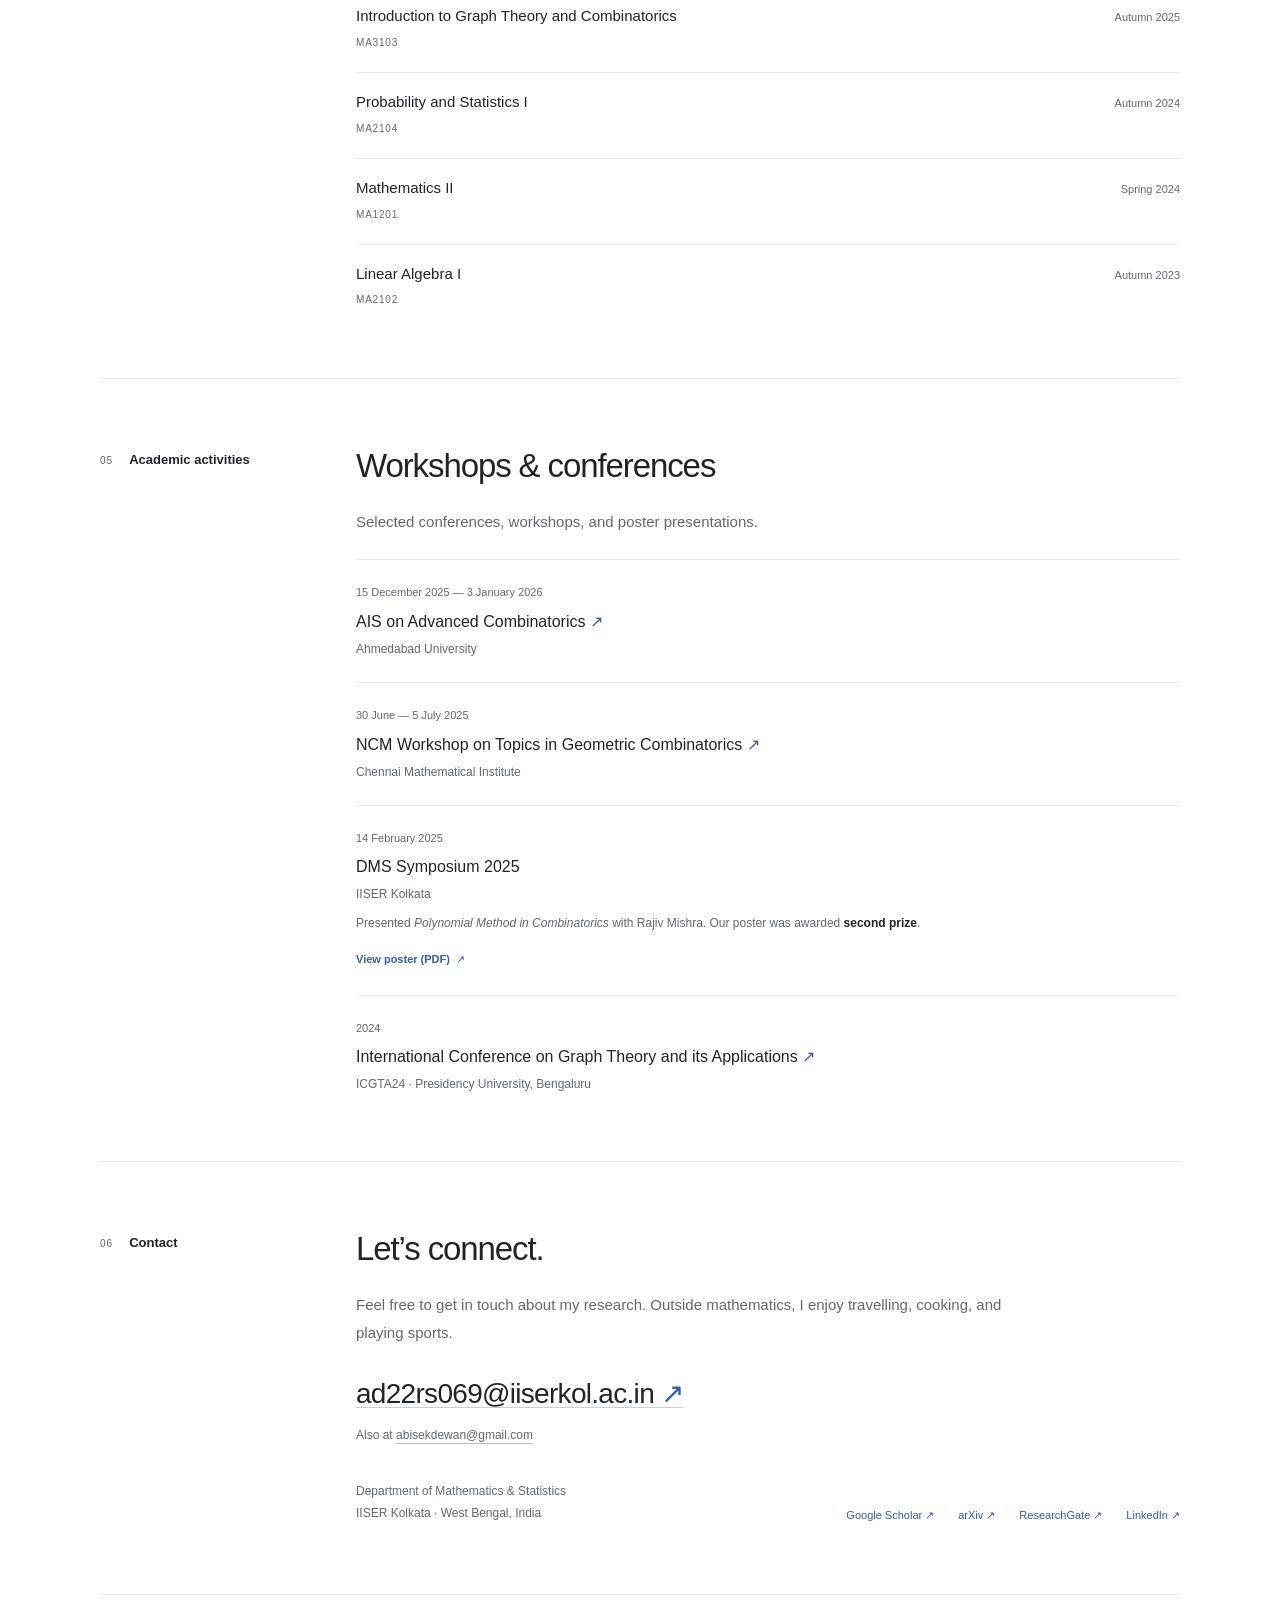
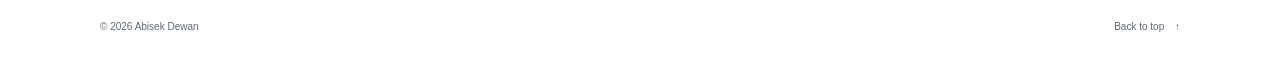
==== commit aaf2e73e: "Add files via upload" ====
--- a/index.html
+++ b/index.html
@@ -114,7 +114,7 @@
         <article class="education-item"><p class="date">2023 — present</p><div><h3>PhD in Mathematics</h3><p>Indian Institute of Science Education and Research Kolkata</p><p class="muted">Supervisor: Prof. Anirban Banerjee</p></div></article>
         <article class="education-item"><p class="date">2019 — 2021</p><div><h3>MSc in Mathematics</h3><p>Sikkim University</p><p class="muted">Tadong, Gangtok, India</p></div></article>
         <article class="education-item"><p class="date">2015 — 2019</p><div><h3>BSc (Hons.) in Mathematics</h3><p>Darjeeling Government College, North Bengal University</p><p class="muted">Darjeeling, West Bengal, India</p></div></article>
-        <article class="education-item"><p class="date">2013 — 2015</p><div><h3>Higher Secondary Education</h3><p>West Point School, Darjeeling</p><p class="muted">ISC Board</p></div></article>
+        <article class="education-item"><p class="date">2013 — 2015</p><div><h3>Higher Secondary Education</h3><p>West Point School, Darjeeling</p><p class="muted">ICSE Board</p></div></article>
         <article class="education-item"><p class="date">Up to Class 10</p><div><h3>Secondary Education</h3><p>Green Hill School, Sonada, Darjeeling</p><p class="muted">ICSE Board</p></div></article>
       </div>
     </section>
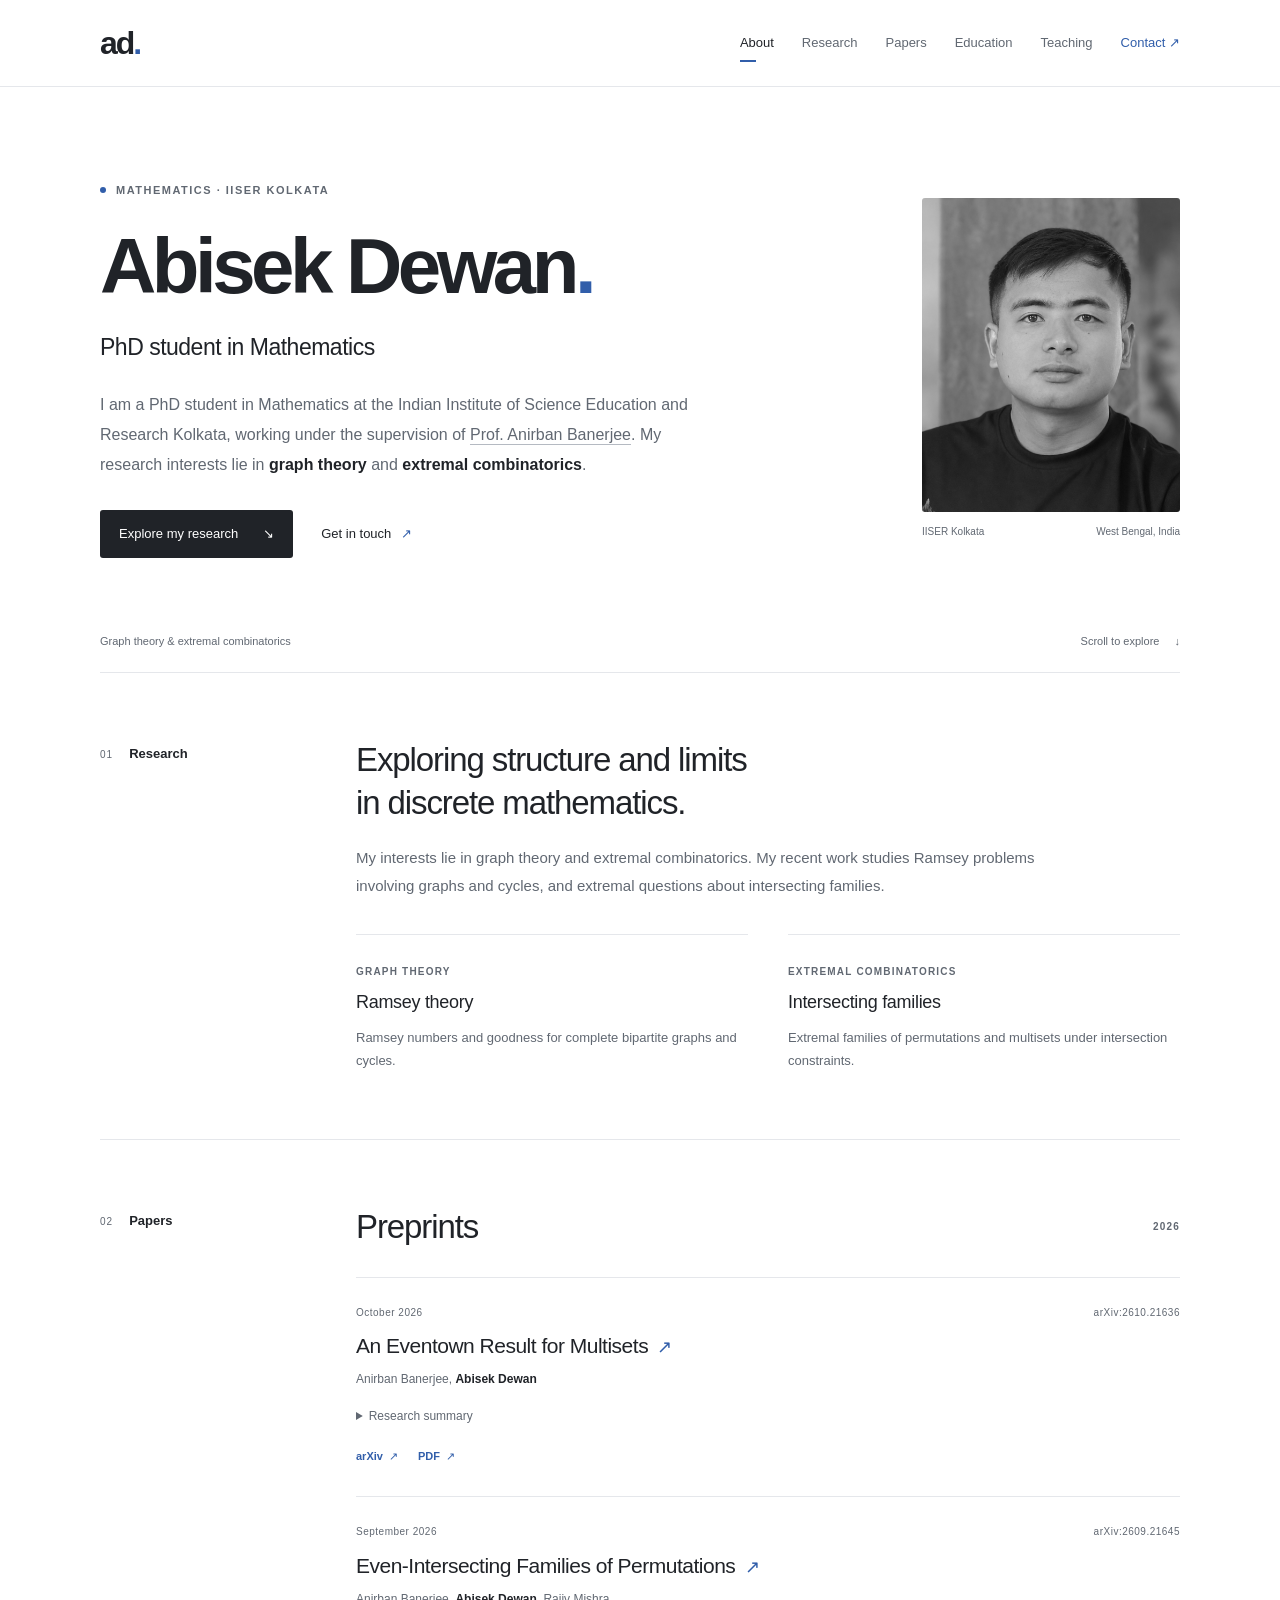
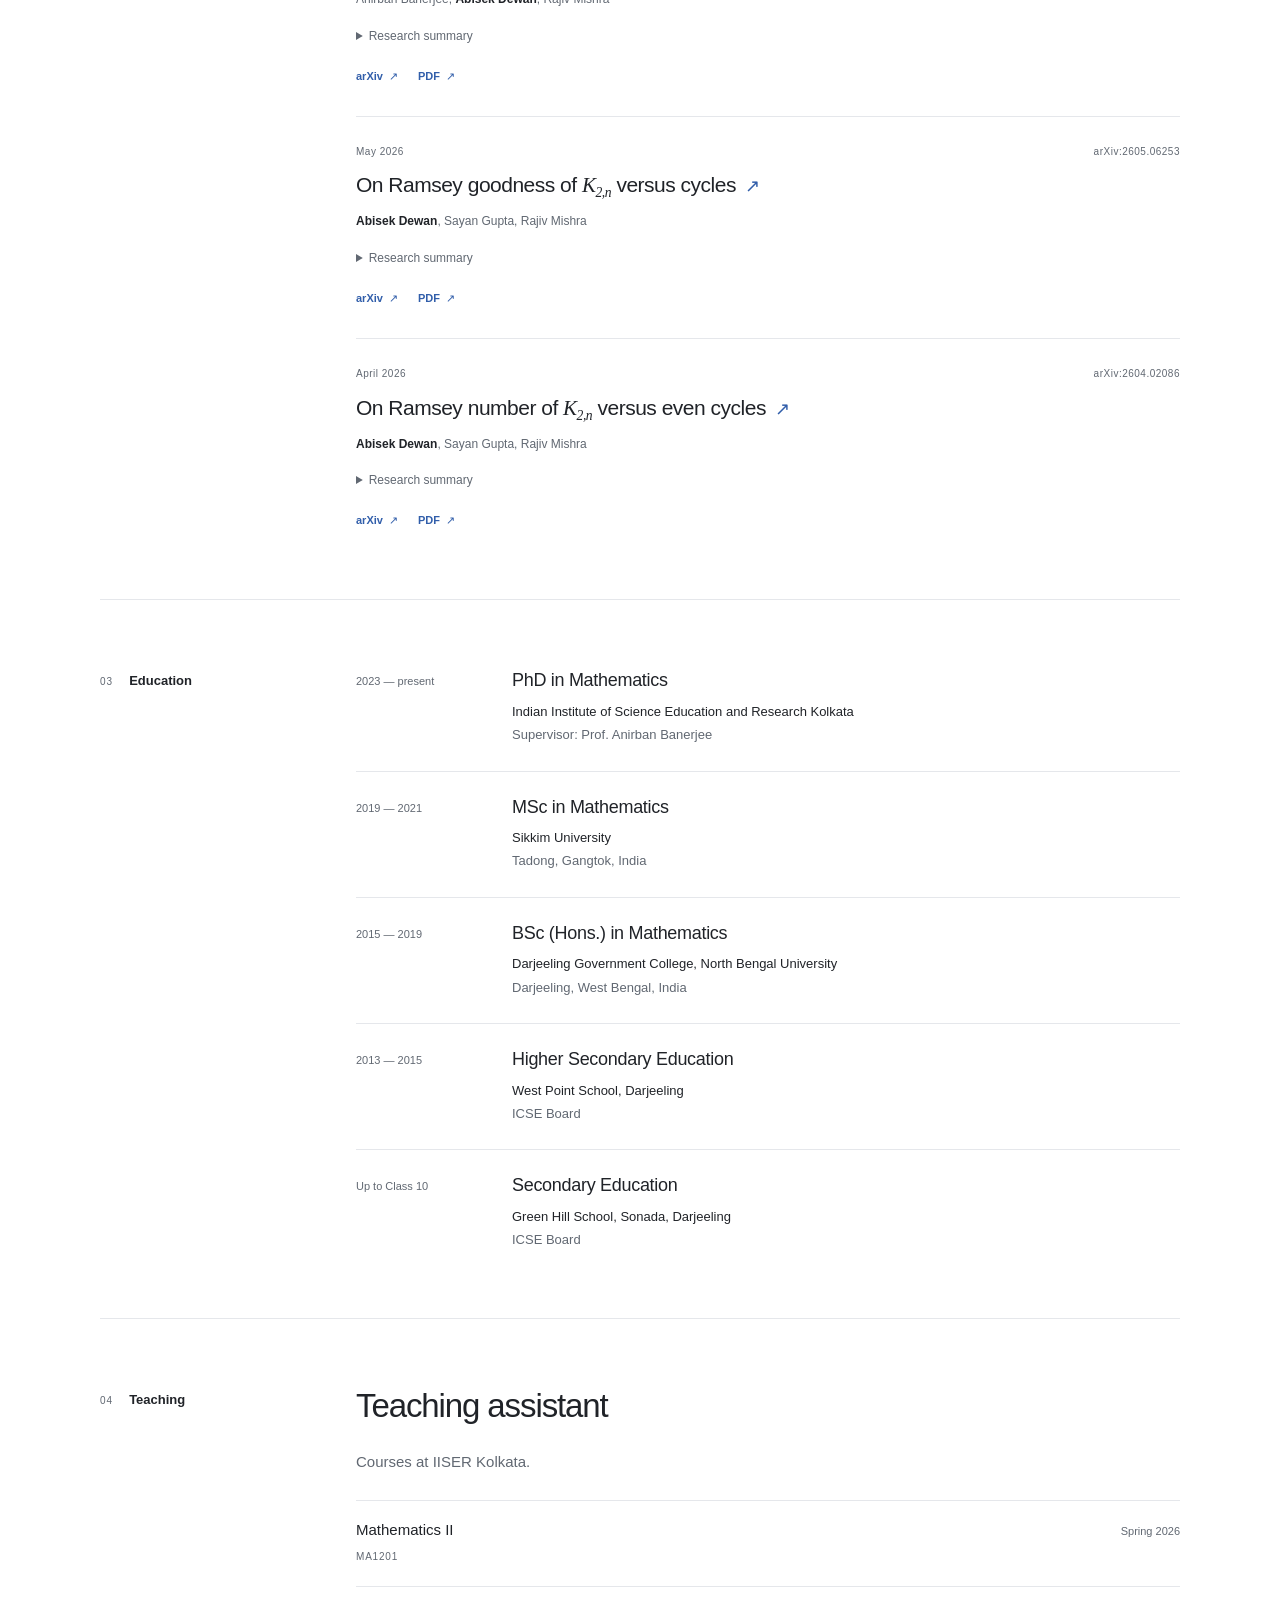
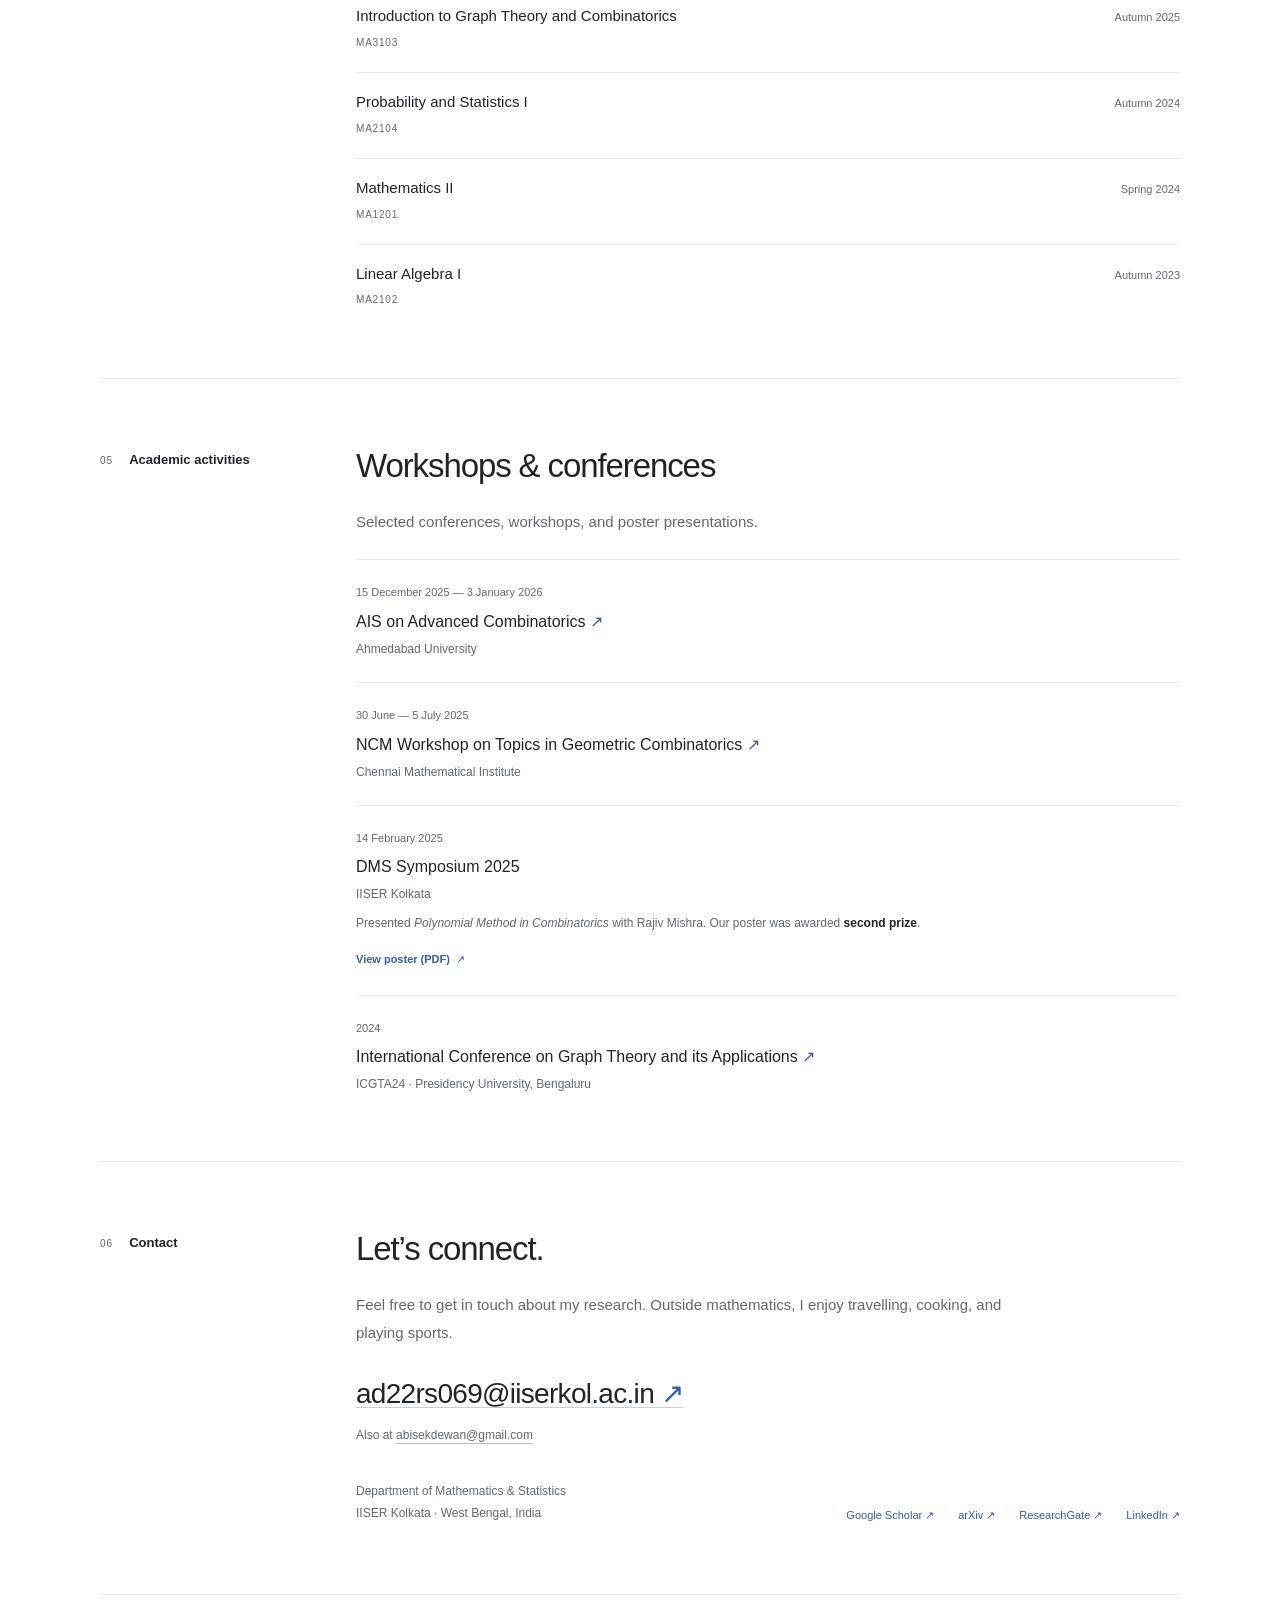
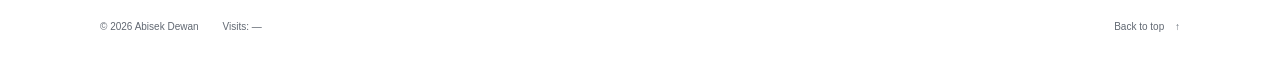
==== commit 64364036: "Add files via upload" ====
--- a/index.html
+++ b/index.html
@@ -175,6 +175,12 @@
     </section>
   </main>
 
-  <footer class="site-footer wrap"><p>© <span id="year">2026</span> Abisek Dewan</p><a href="#about">Back to top <span aria-hidden="true">↑</span></a></footer>
+  <footer class="site-footer wrap">
+    <div class="footer-meta">
+      <p>© <span id="year">2026</span> Abisek Dewan</p>
+      <p class="visitor-count">Visits: <span id="visit-count" aria-live="polite" title="Visit count is currently unavailable.">—</span></p>
+    </div>
+    <a href="#about">Back to top <span aria-hidden="true">↑</span></a>
+  </footer>
 </body>
 </html>
--- a/styles.css
+++ b/styles.css
@@ -118,8 +118,10 @@
 .contact-bottom p { font-size: 12px; color: var(--muted); line-height: 1.85; }
 .social-links { display: flex; flex-wrap: wrap; gap: 10px 24px; font-size: 11px; }
 .social-links a { text-decoration: none; color: var(--accent); }
-.site-footer { display: flex; justify-content: space-between; gap: 20px; border-top: 1px solid var(--line); padding-block: 24px; color: var(--muted); font-size: 10px; }
-.site-footer a { text-decoration: none; }
+.site-footer { display: flex; align-items: baseline; justify-content: space-between; gap: 20px; border-top: 1px solid var(--line); padding-block: 24px; color: var(--muted); font-size: 10px; }
+.footer-meta { display: flex; align-items: baseline; flex-wrap: wrap; gap: 8px 24px; }
+.visitor-count { white-space: nowrap; font-variant-numeric: tabular-nums; }
+.site-footer a { text-decoration: none; flex-shrink: 0; }
 .site-footer a span { margin-left: 8px; }
 @media (min-width: 1440px) {
   .hero { padding-top: 110px; }
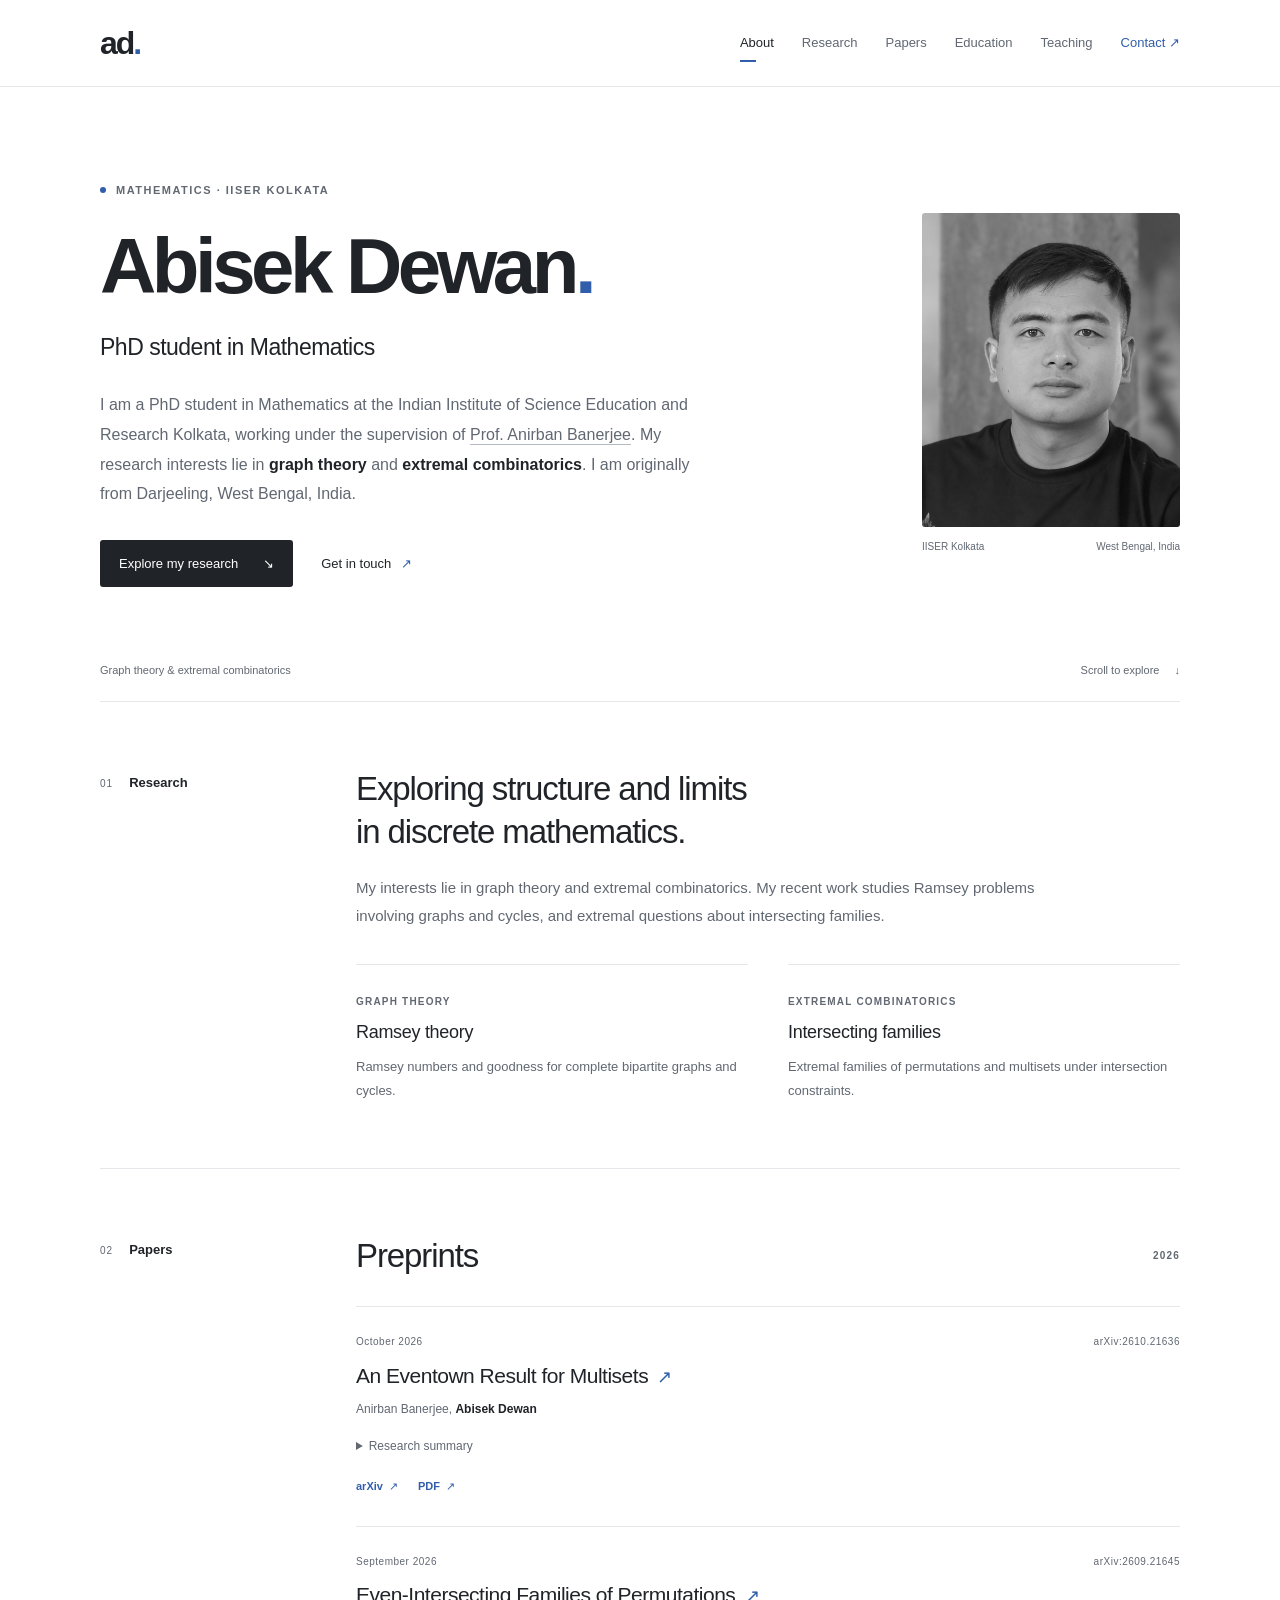
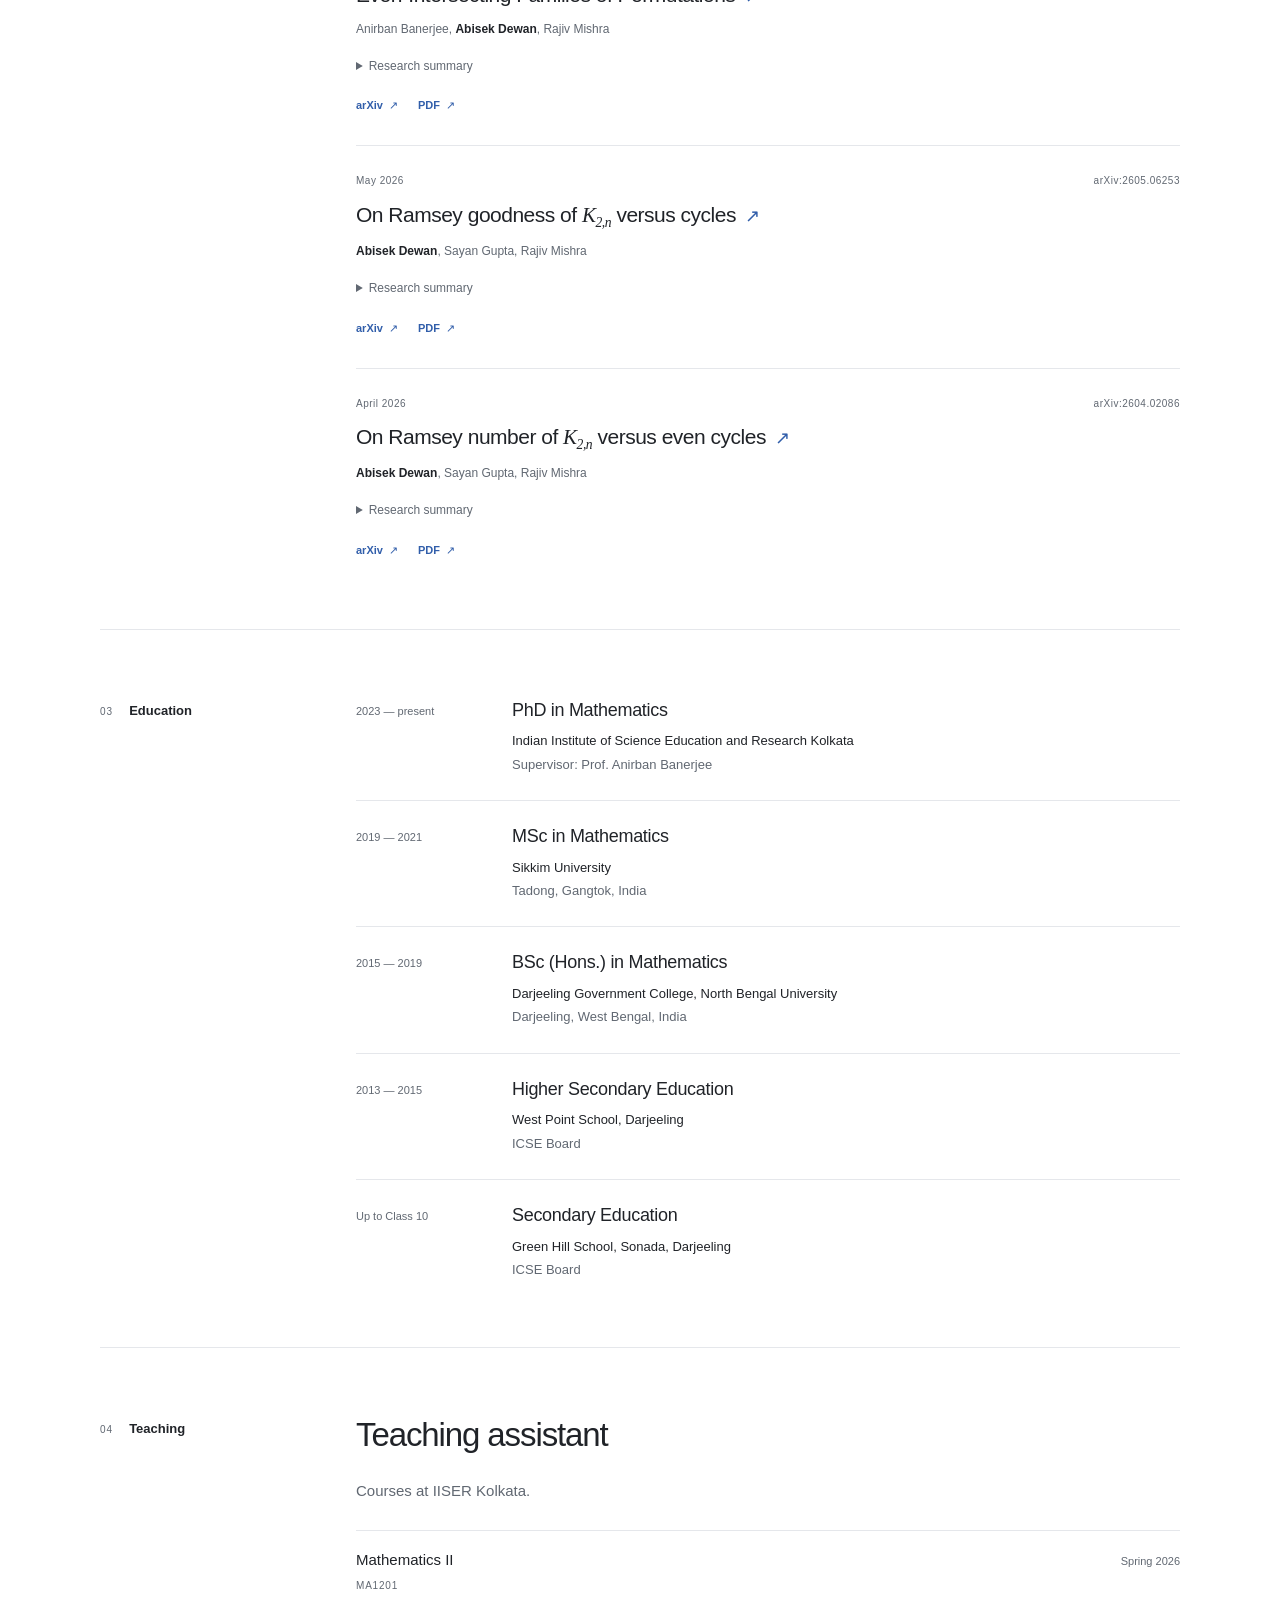
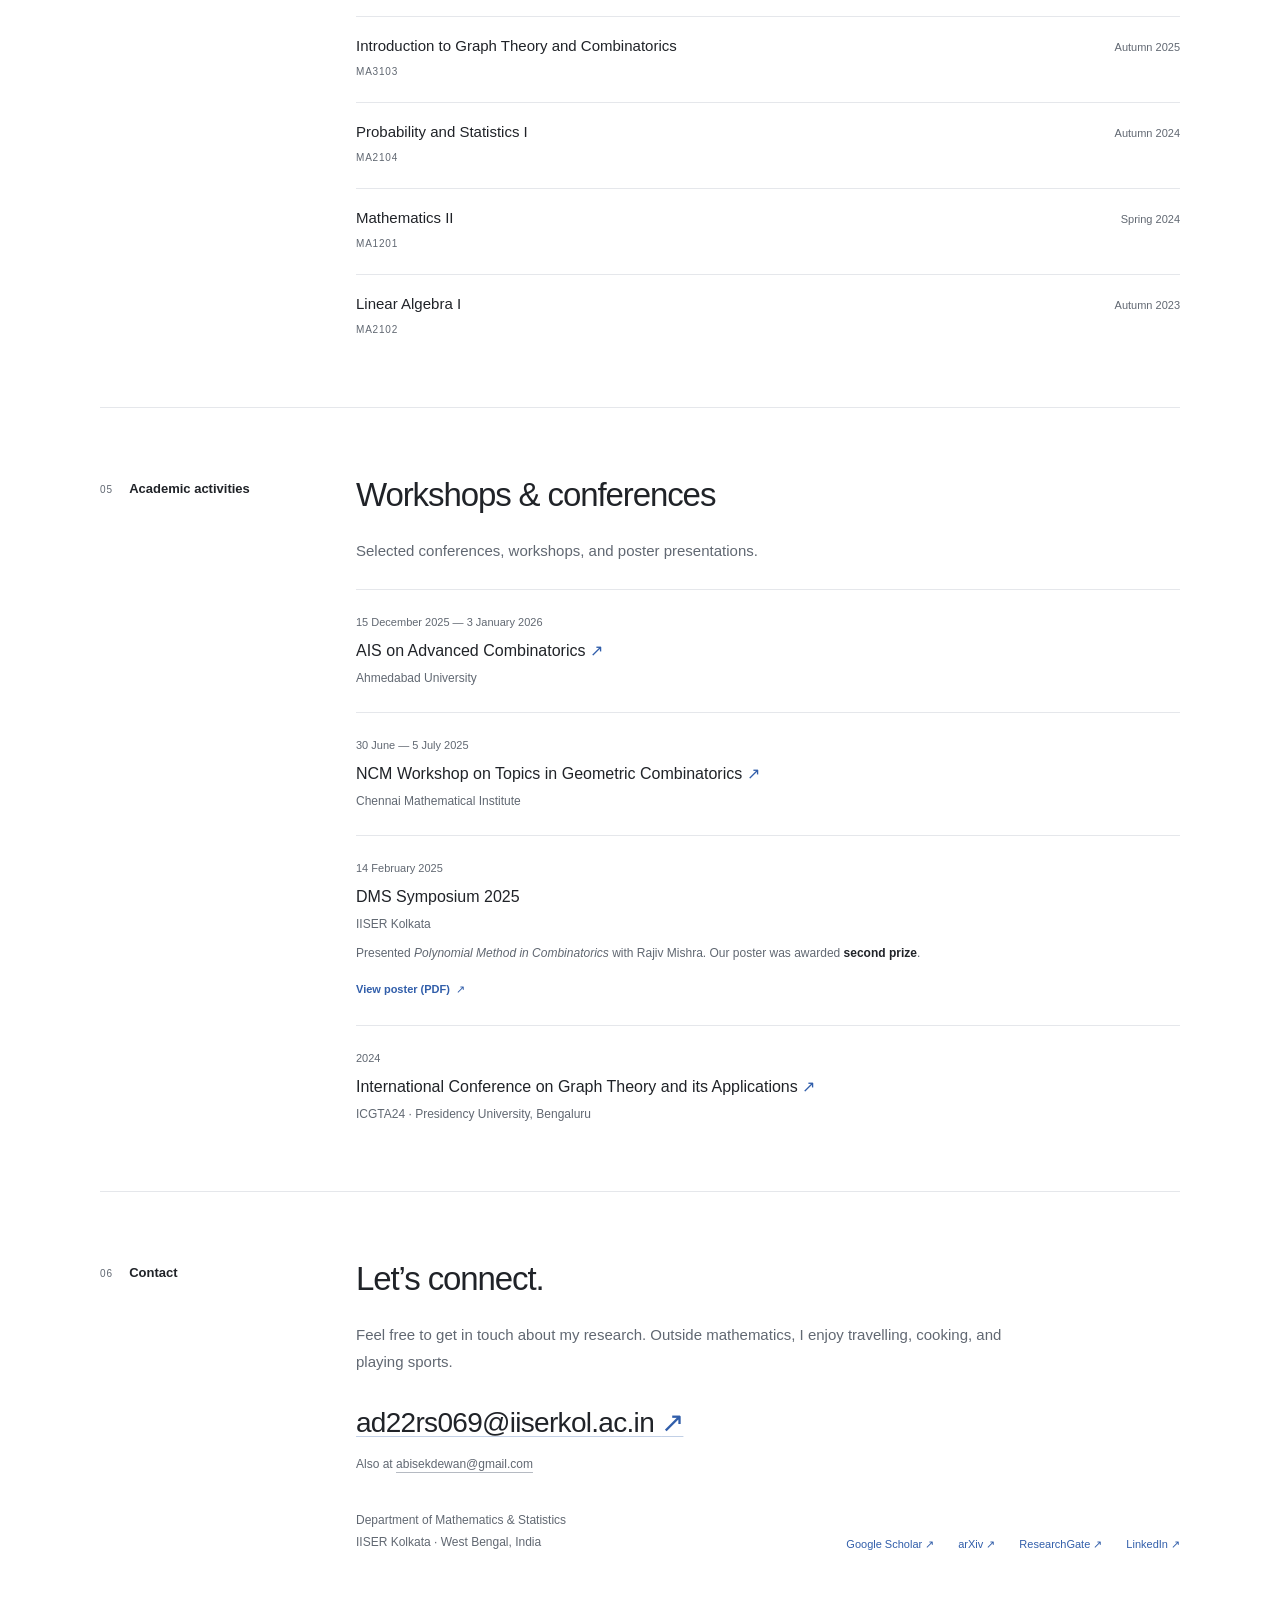
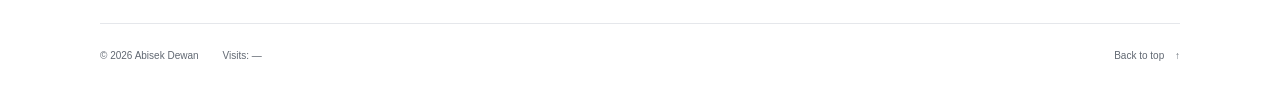
==== commit 175f366c: "Add files via upload" ====
--- a/index.html
+++ b/index.html
@@ -37,7 +37,7 @@
         <p class="eyebrow"><span class="accent-dot" aria-hidden="true"></span> Mathematics · IISER Kolkata</p>
         <h1 id="name">Abisek Dewan<span class="accent">.</span></h1>
         <p class="hero-role">PhD student in Mathematics</p>
-        <p class="intro">I am a PhD student in Mathematics at the Indian Institute of Science Education and Research Kolkata, working under the supervision of <a href="https://www.iiserkol.ac.in/~anirban.banerjee/">Prof. Anirban Banerjee</a>. My research interests lie in <strong>graph theory</strong> and <strong>extremal combinatorics</strong>.</p>
+        <p class="intro">I am a PhD student in Mathematics at the Indian Institute of Science Education and Research Kolkata, working under the supervision of <a href="https://www.iiserkol.ac.in/~anirban.banerjee/">Prof. Anirban Banerjee</a>. My research interests lie in <strong>graph theory</strong> and <strong>extremal combinatorics</strong>. I am originally from Darjeeling, West Bengal, India.</p>
         <div class="hero-links">
           <a class="button" href="#papers">Explore my research <span aria-hidden="true">↘</span></a>
           <a class="text-link" href="mailto:ad22rs069@iiserkol.ac.in">Get in touch <span aria-hidden="true">↗</span></a>
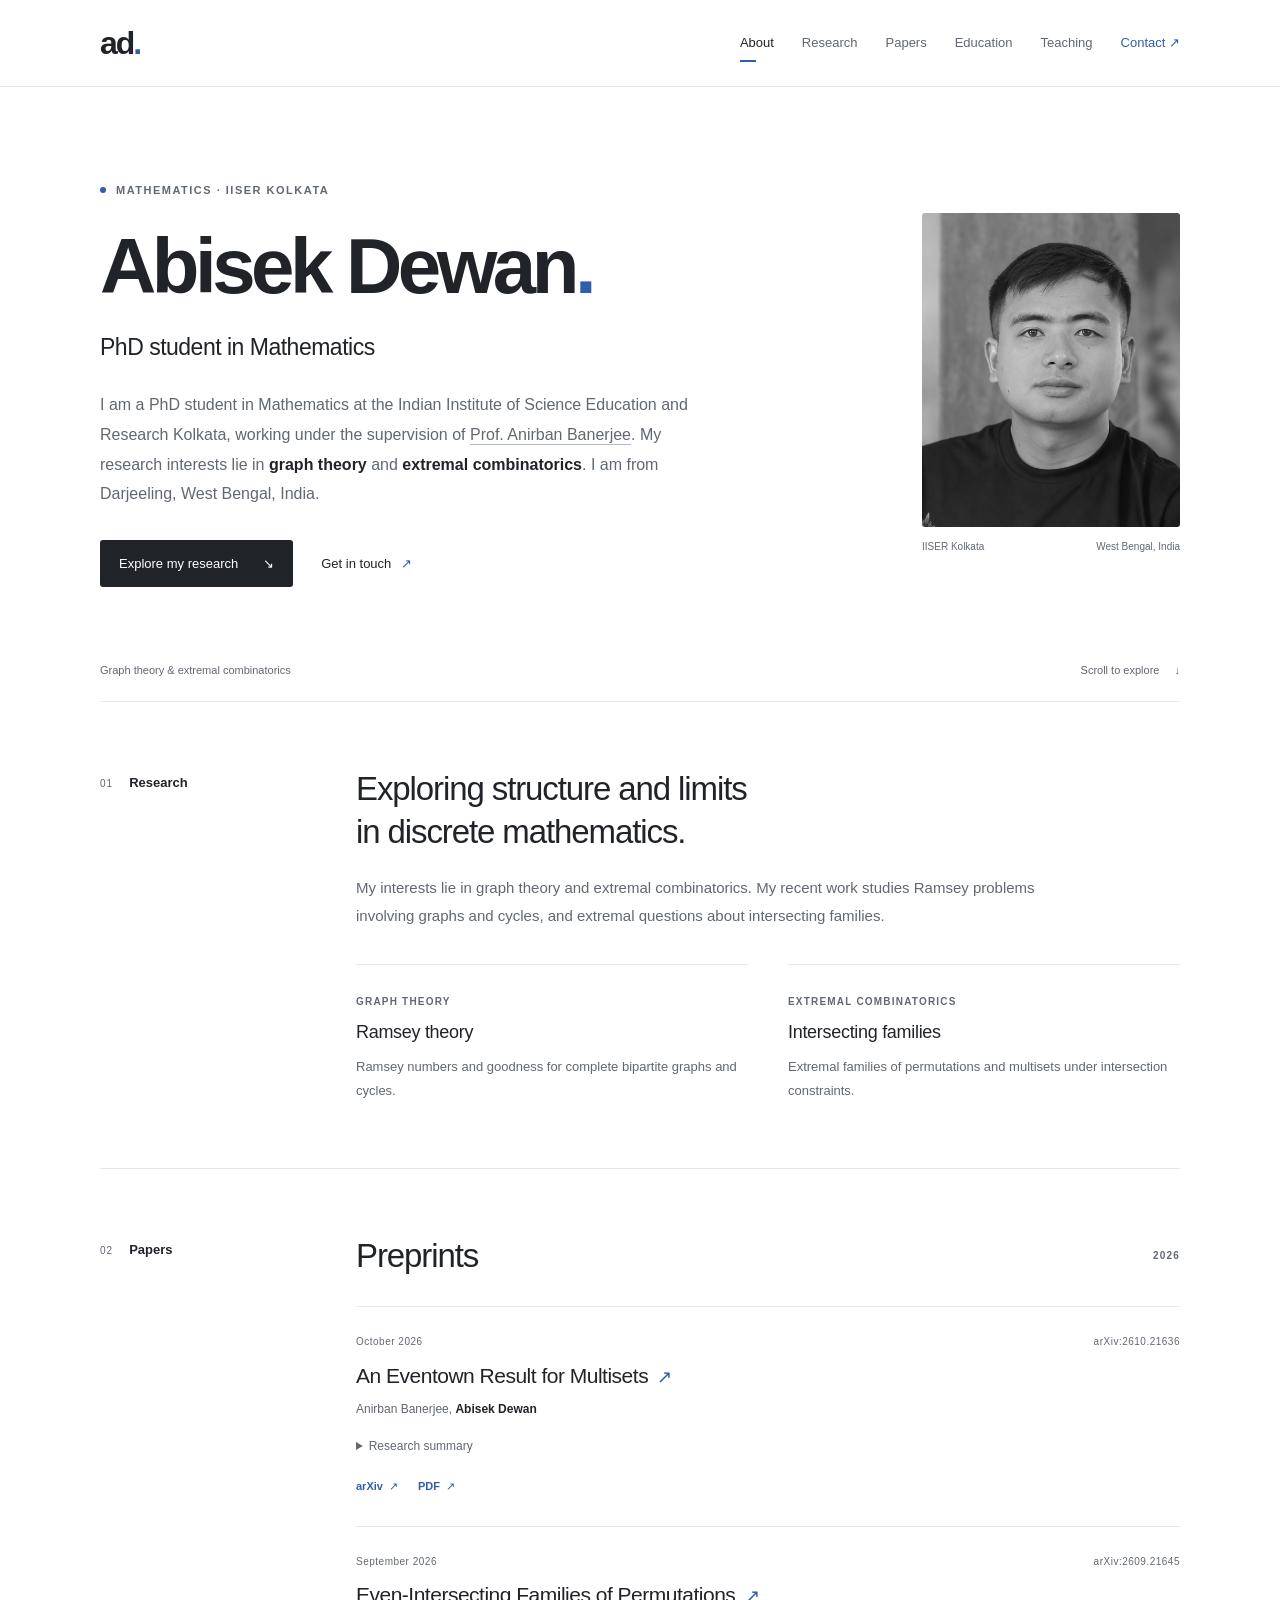
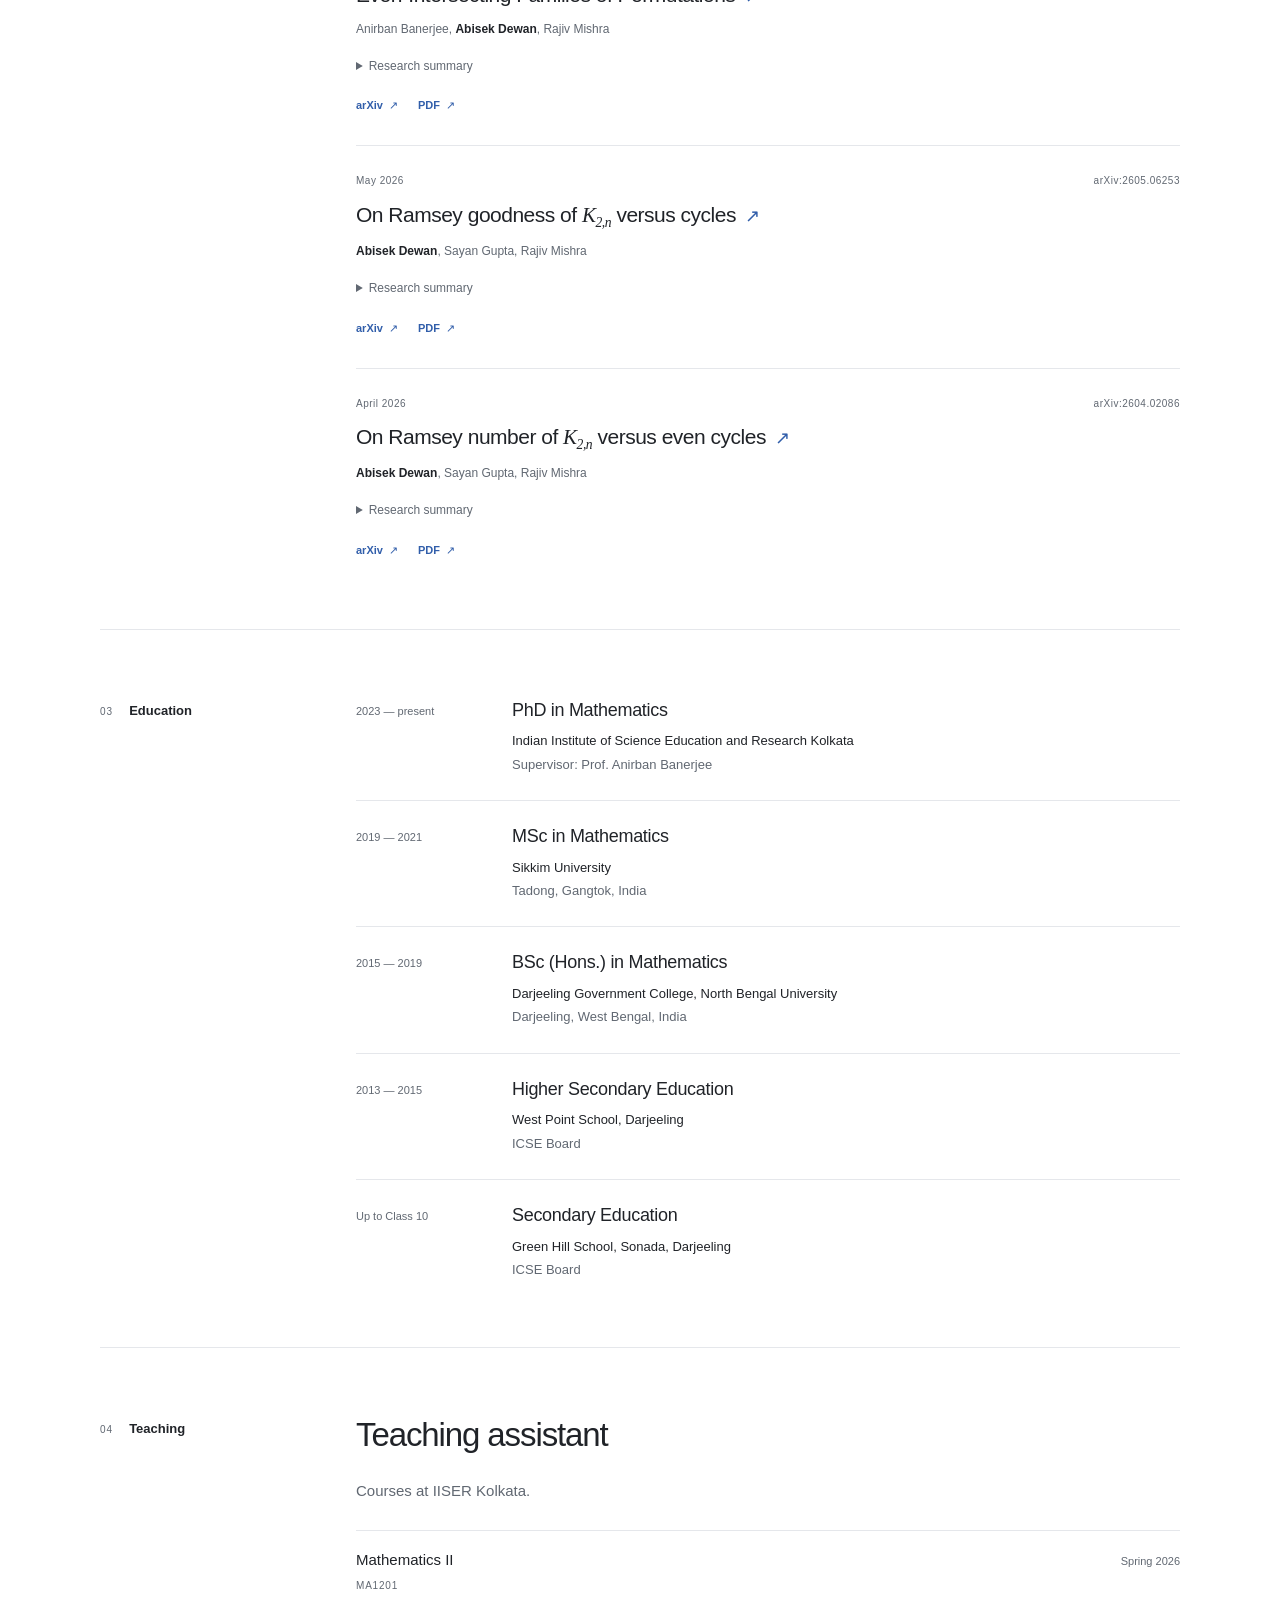
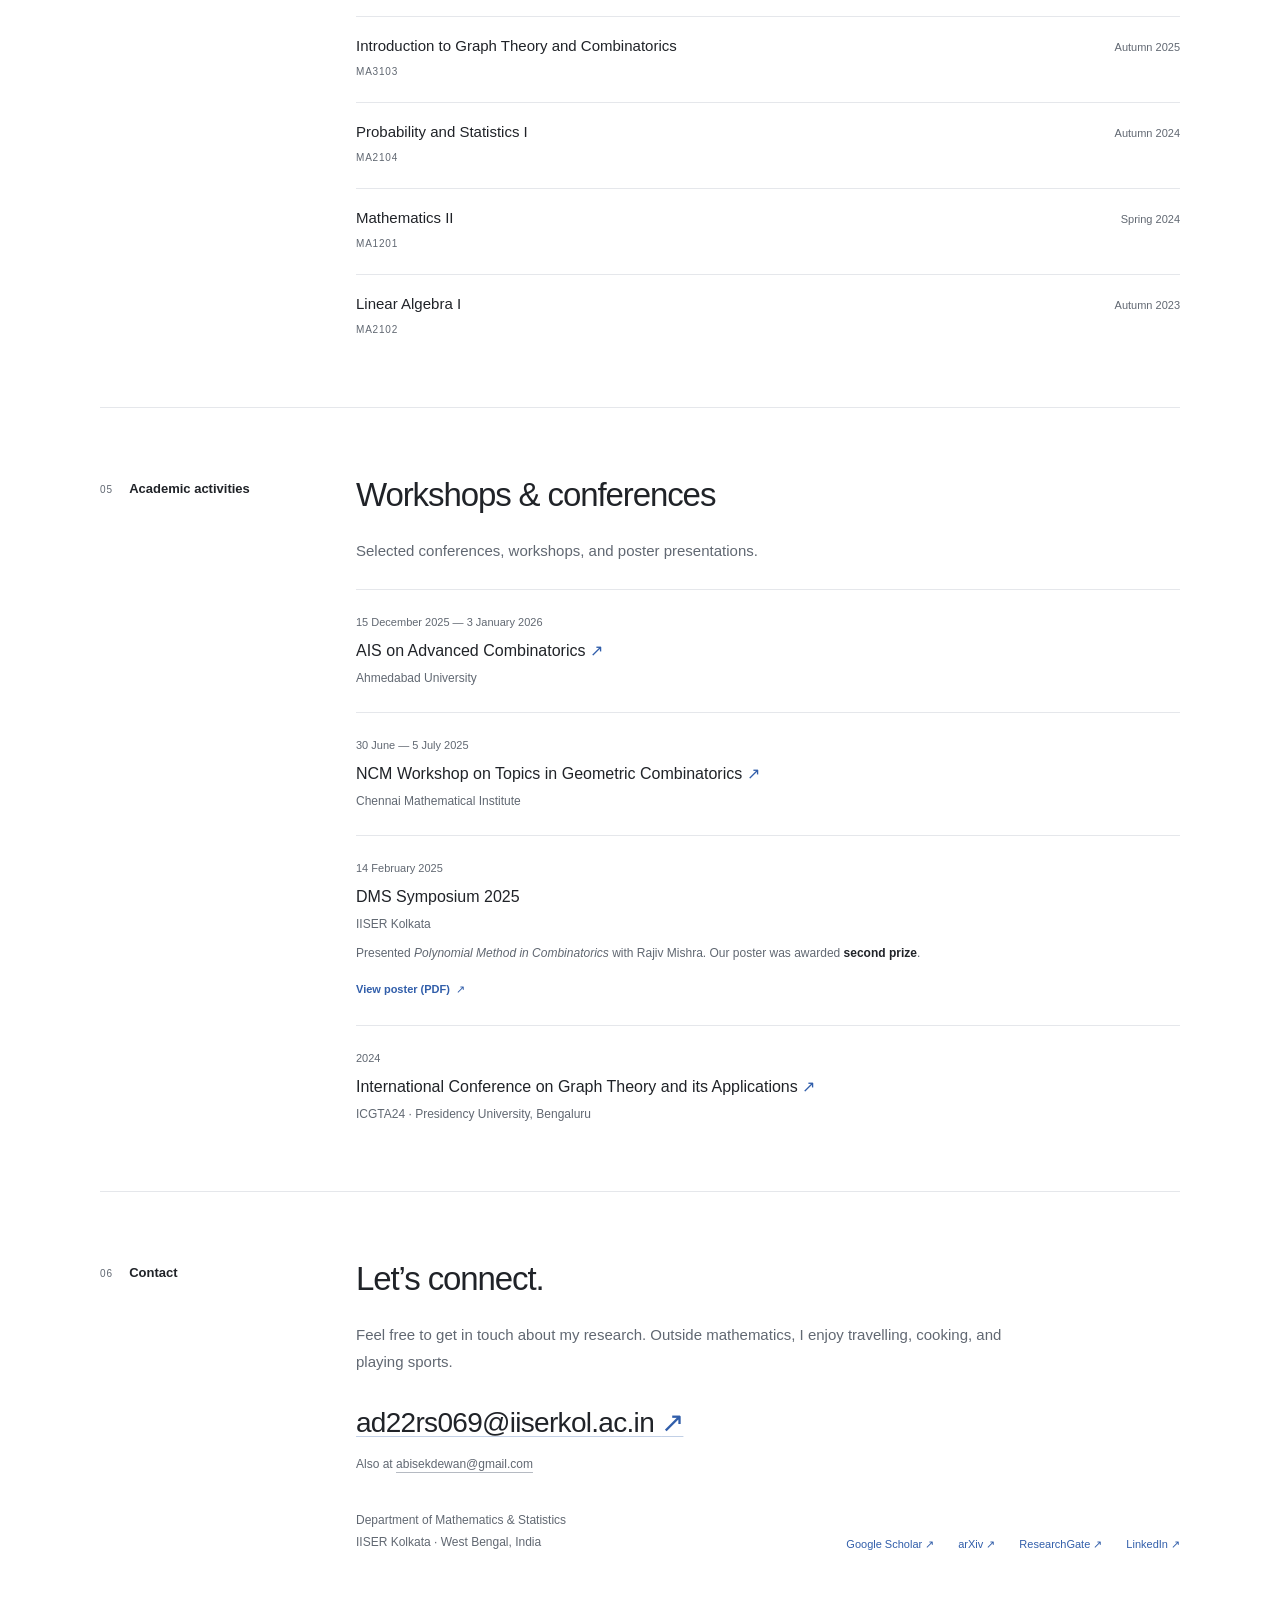
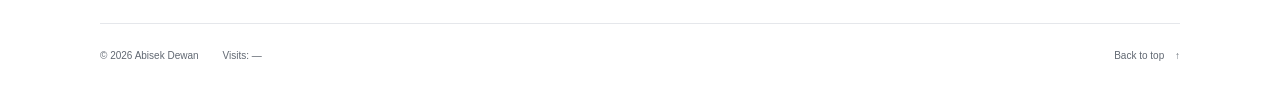
==== commit 82a83f66: "Add files via upload" ====
--- a/index.html
+++ b/index.html
@@ -37,7 +37,7 @@
         <p class="eyebrow"><span class="accent-dot" aria-hidden="true"></span> Mathematics · IISER Kolkata</p>
         <h1 id="name">Abisek Dewan<span class="accent">.</span></h1>
         <p class="hero-role">PhD student in Mathematics</p>
-        <p class="intro">I am a PhD student in Mathematics at the Indian Institute of Science Education and Research Kolkata, working under the supervision of <a href="https://www.iiserkol.ac.in/~anirban.banerjee/">Prof. Anirban Banerjee</a>. My research interests lie in <strong>graph theory</strong> and <strong>extremal combinatorics</strong>. I am originally from Darjeeling, West Bengal, India.</p>
+        <p class="intro">I am a PhD student in Mathematics at the Indian Institute of Science Education and Research Kolkata, working under the supervision of <a href="https://www.iiserkol.ac.in/~anirban.banerjee/">Prof. Anirban Banerjee</a>. My research interests lie in <strong>graph theory</strong> and <strong>extremal combinatorics</strong>. I am from Darjeeling, West Bengal, India.</p>
         <div class="hero-links">
           <a class="button" href="#papers">Explore my research <span aria-hidden="true">↘</span></a>
           <a class="text-link" href="mailto:ad22rs069@iiserkol.ac.in">Get in touch <span aria-hidden="true">↗</span></a>
